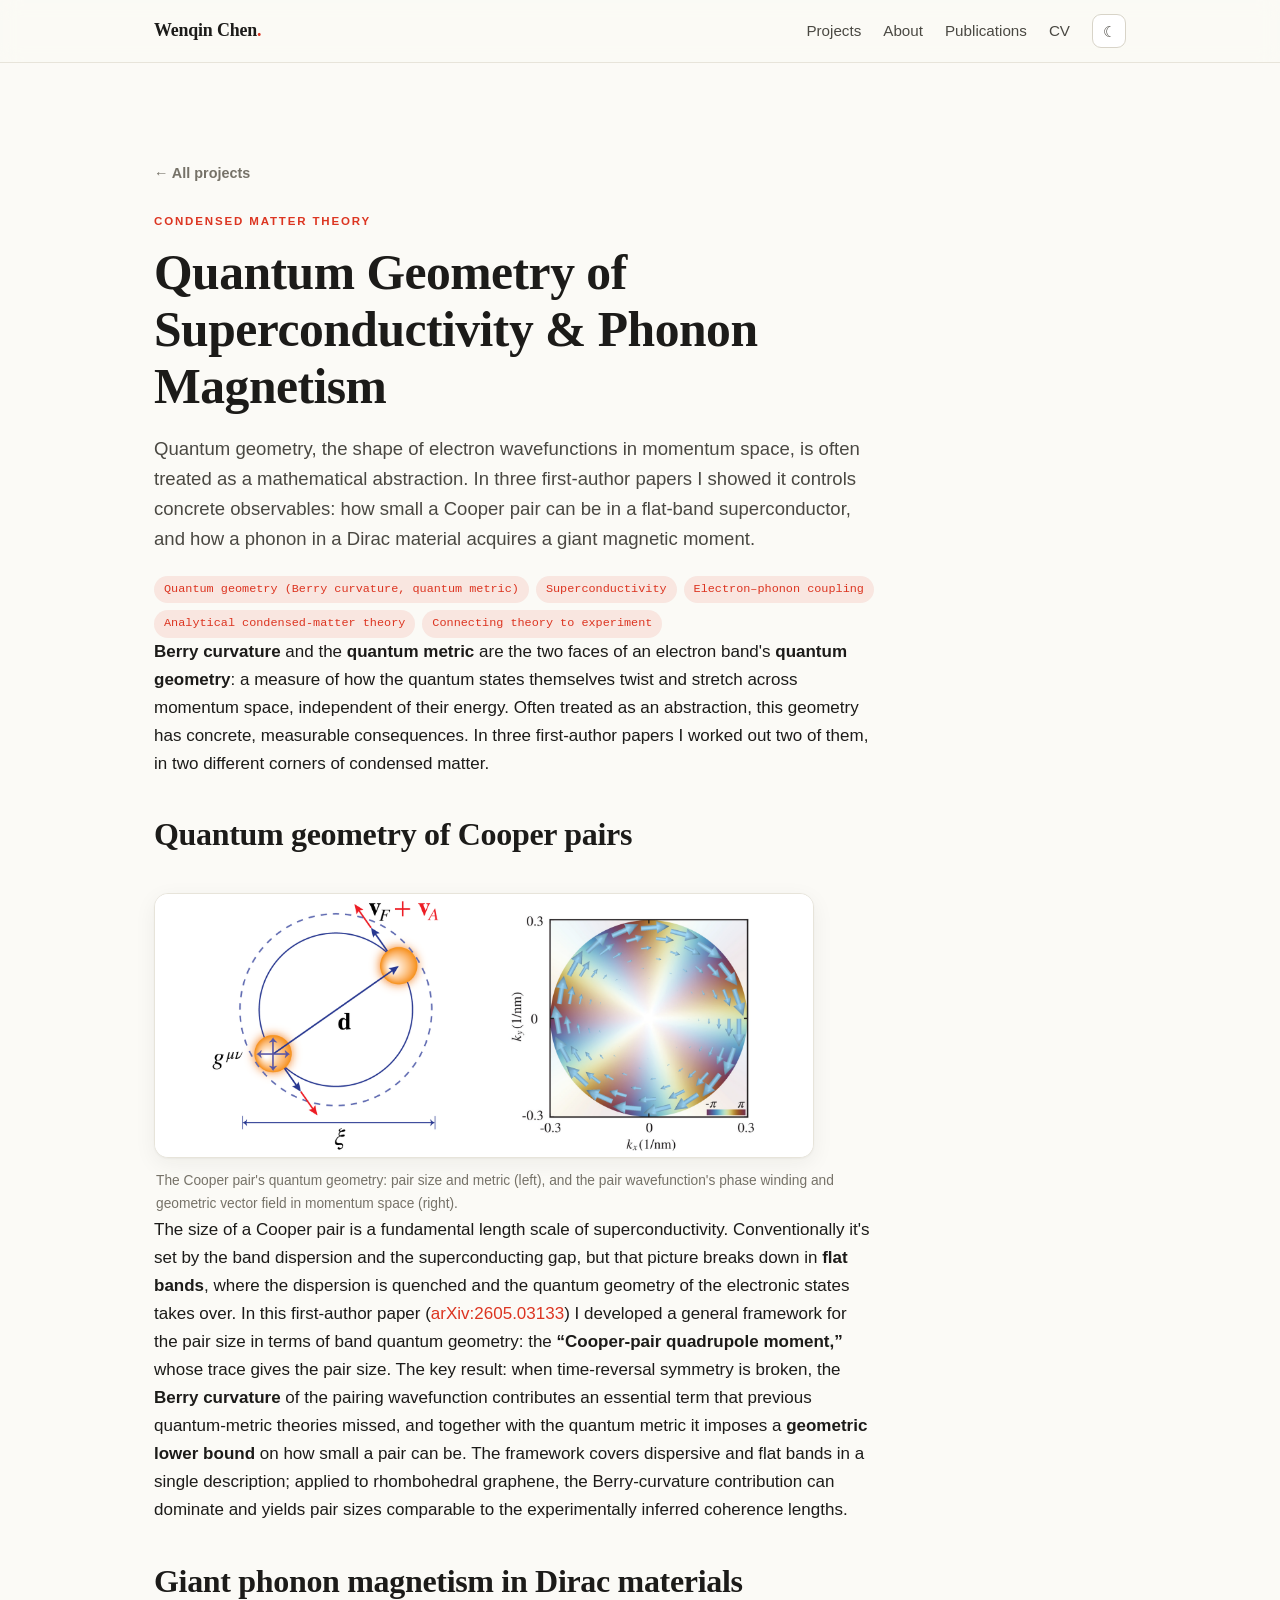
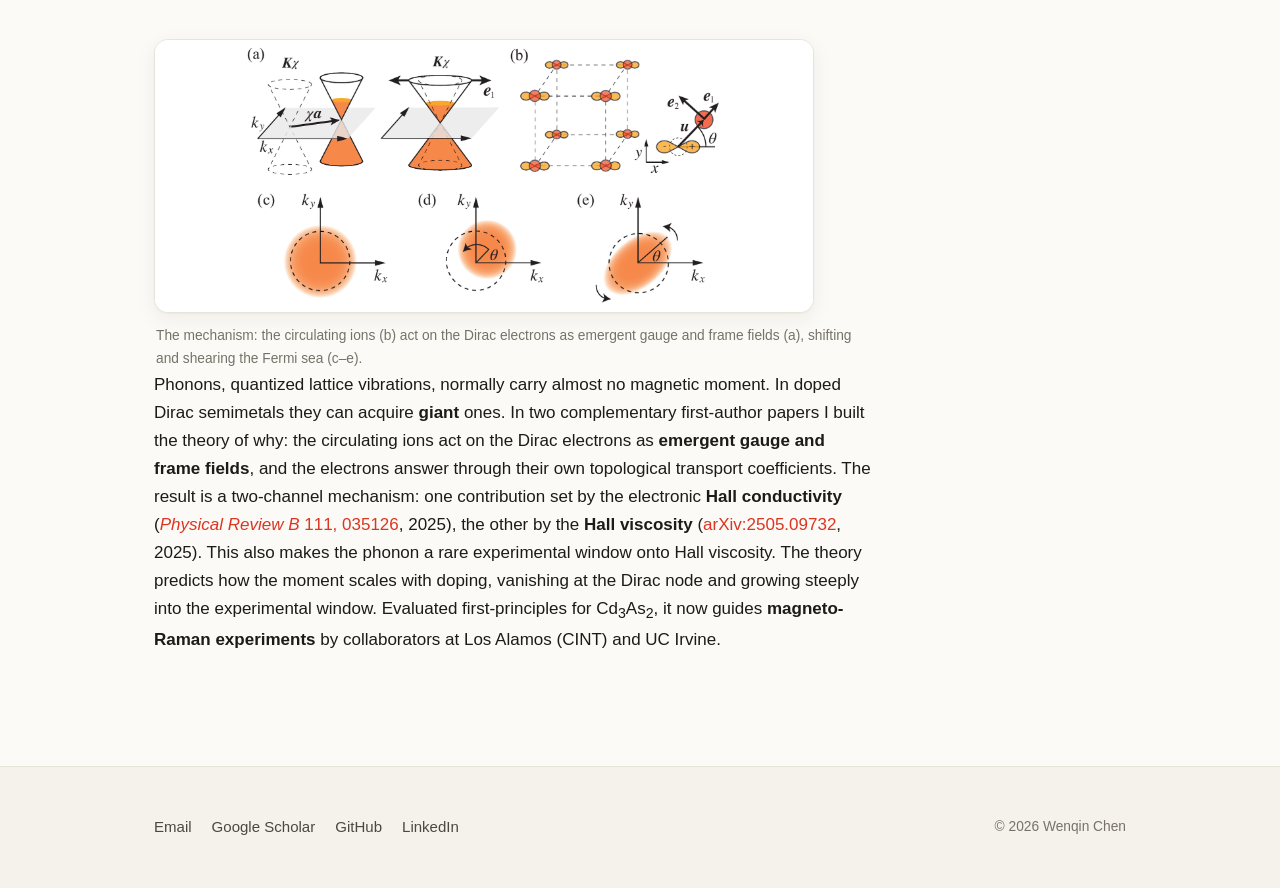
==== projects/condensed-matter-theory.html @ c06237ab "Rename GitHub username to wenqin-chen across footer links + CV PDF Prep for publishing at https://we" ====
<!DOCTYPE html>
<html lang="en">
<head>
  <meta charset="utf-8" />
  <meta name="viewport" content="width=device-width, initial-scale=1" />
  <title>Quantum Geometry of Superconductivity &amp; Phonon Magnetism · Wenqin Chen</title>
  <meta name="description" content="Three first-author condensed-matter theories on how the quantum geometry of electron bands (Berry curvature and the quantum metric) sets the size of a Cooper pair and the magnetic moment of a phonon." />
  <script>(function(){try{var t=localStorage.getItem("theme");if(t)document.documentElement.setAttribute("data-theme",t);}catch(e){}})();</script>
  <link rel="icon" href="../assets/favicon.svg" type="image/svg+xml" />
  <link rel="stylesheet" href="../assets/css/style.css?v=20260708" />
</head>
<body>
  <header class="site-header">
    <div class="wrap">
      <a class="brand" href="../">Wenqin Chen<span class="dot">.</span></a>
      <nav class="nav">
        <div class="nav-links">
          <a href="../#projects">Projects</a>
          <a href="../#about">About</a>
          <a href="../#publications">Publications</a>
          <a href="../assets/Wenqin_Chen_CV.pdf" target="_blank" rel="noopener">CV</a>
        </div>
        <button class="theme-toggle" id="theme-toggle" type="button" aria-label="Toggle theme">☾</button>
      </nav>
    </div>
  </header>

  <main class="section">
    <div class="wrap">
      <a class="back" href="../#projects">← All projects</a>

      <div class="project-hero">
        <p class="eyebrow">Condensed matter theory</p>
        <h1>Quantum Geometry of Superconductivity &amp; Phonon Magnetism</h1>
        <p class="lead">Quantum geometry, the shape of electron wavefunctions in momentum space, is
          often treated as a mathematical abstraction. In three first-author papers I showed it
          controls concrete observables: how small a Cooper pair can be in a flat-band
          superconductor, and how a phonon in a Dirac material acquires a giant magnetic moment.</p>
        <ul class="tags accent" style="margin-top:1.4rem">
          <li>Quantum geometry (Berry curvature, quantum metric)</li><li>Superconductivity</li>
          <li>Electron–phonon coupling</li><li>Analytical condensed-matter theory</li>
          <li>Connecting theory to experiment</li>
        </ul>
      </div>

      <div class="prose">
        <p><strong>Berry curvature</strong> and the <strong>quantum metric</strong> are the two faces of an
          electron band's <strong>quantum geometry</strong>: a measure of how the quantum states themselves
          twist and stretch across momentum space, independent of their energy. Often treated as an
          abstraction, this geometry has concrete, measurable consequences. In three first-author papers I
          worked out two of them, in two different corners of condensed matter.</p>

        <h2>Quantum geometry of Cooper pairs</h2>
        <figure class="project-figure" style="max-width:660px">
          <img src="../assets/figures/cooper-pair-banner.png" alt="Left: a Cooper pair with its size d, the coherence length, and the quantum metric of its constituent electrons. Right: the phase winding and geometric vector field of the pair wavefunction in momentum space" />
        </figure>
        <p class="figcaption">The Cooper pair's quantum geometry: pair size and metric (left), and the pair
          wavefunction's phase winding and geometric vector field in momentum space (right).</p>

        <p>The size of a Cooper pair is a fundamental length scale of superconductivity. Conventionally it's
          set by the band dispersion and the superconducting gap, but that picture breaks down in
          <strong>flat bands</strong>, where the dispersion is quenched and the quantum geometry of the
          electronic states takes over. In this first-author paper (<a href="https://arxiv.org/abs/2605.03133" target="_blank" rel="noopener">arXiv:2605.03133</a>) I developed a general framework for the
          pair size in terms of band quantum geometry: the <strong>“Cooper-pair quadrupole moment,”</strong>
          whose trace gives the pair size. The key result: when time-reversal symmetry is broken, the
          <strong>Berry curvature</strong> of the pairing wavefunction contributes an essential term that
          previous quantum-metric theories missed, and together with the quantum metric it imposes a
          <strong>geometric lower bound</strong> on how small a pair can be. The framework covers dispersive
          and flat bands in a single description; applied to rhombohedral graphene, the Berry-curvature
          contribution can dominate and yields pair sizes comparable to the experimentally inferred
          coherence lengths.</p>

        <h2>Giant phonon magnetism in Dirac materials</h2>
        <figure class="project-figure" style="max-width:660px">
          <img src="../assets/figures/chiral-phonon-banner.png" alt="The phonon-magnetism mechanism: circulating ions act on the Dirac cones as emergent gauge and frame fields (a, b), shifting and shearing the electron Fermi pocket (c to e)" />
        </figure>
        <p class="figcaption">The mechanism: the circulating ions (b) act on the Dirac electrons as emergent
          gauge and frame fields (a), shifting and shearing the Fermi sea (c–e).</p>

        <p>Phonons, quantized lattice vibrations, normally carry almost no magnetic moment. In doped
          Dirac semimetals they can acquire <strong>giant</strong> ones. In two complementary first-author
          papers I built the theory of why: the circulating ions act on the Dirac electrons as
          <strong>emergent gauge and frame fields</strong>, and the electrons answer through their own
          topological transport coefficients. The result is a two-channel mechanism: one contribution set
          by the electronic <strong>Hall conductivity</strong> (<a href="https://doi.org/10.1103/PhysRevB.111.035126" target="_blank" rel="noopener"><em>Physical Review B</em> 111, 035126</a>,
          2025), the other by the <strong>Hall viscosity</strong> (<a href="https://arxiv.org/abs/2505.09732" target="_blank" rel="noopener">arXiv:2505.09732</a>, 2025). This also
          makes the phonon a rare experimental window onto Hall viscosity. The theory predicts how the
          moment scales with doping, vanishing at the Dirac node and growing steeply into the
          experimental window. Evaluated first-principles for
          Cd<sub>3</sub>As<sub>2</sub>, it now guides <strong>magneto-Raman experiments</strong> by
          collaborators at Los Alamos (CINT) and UC Irvine.</p>

      </div>
    </div>
  </main>

  <footer class="site-footer">
    <div class="wrap">
      <div class="footer-links">
        <a href="mailto:wenqinchenphy@gmail.com">Email</a>
        <a href="https://scholar.google.com/citations?user=Eo7OIQ8AAAAJ" target="_blank" rel="noopener">Google Scholar</a>
        <a href="https://github.com/wenqin-chen" target="_blank" rel="noopener">GitHub</a>
        <a href="https://www.linkedin.com/in/wen-qin-chen" target="_blank" rel="noopener">LinkedIn</a>
      </div>
      <div class="footer-note">© 2026 Wenqin Chen</div>
    </div>
  </footer>

  <script src="../assets/js/main.js"></script>
</body>
</html>
---- assets/css/style.css ----
/* =========================================================================
   Wenqin Chen — portfolio
   Zero-dependency static stylesheet. Palette + type matched to the résumé
   (vermilion accent #DC3521, serif headings, sans body).
   ========================================================================= */

:root {
  --accent:      #dc3521;
  --accent-soft: rgba(220, 53, 33, 0.10);
  --ink:         #1c1b19;
  --ink-2:       #4a4842;
  --muted:       #767268;
  --bg:          #fbfaf6;
  --bg-2:        #f4f2ea;
  --card:        #ffffff;
  --line:        #e7e4da;
  --line-2:      #d8d4c8;
  --shadow:      0 1px 2px rgba(28,27,25,.04), 0 6px 22px rgba(28,27,25,.06);
  --shadow-lift: 0 2px 6px rgba(28,27,25,.06), 0 18px 40px rgba(28,27,25,.11);

  --serif: "Iowan Old Style", "Palatino Linotype", Palatino, "Book Antiqua", Georgia, serif;
  --sans:  -apple-system, BlinkMacSystemFont, "Segoe UI", Roboto, Helvetica, Arial, sans-serif;
  --mono:  "SF Mono", ui-monospace, "JetBrains Mono", Menlo, Consolas, monospace;

  --wrap: 1020px;
  --prose: 720px;
  --radius: 14px;
}

[data-theme="dark"] {
  --accent:      #f0563f;
  --accent-soft: rgba(240, 86, 63, 0.14);
  --ink:         #ece9e0;
  --ink-2:       #c3bfb2;
  --muted:       #8f8b7f;
  --bg:          #14130f;
  --bg-2:        #1b1a15;
  --card:        #1e1d18;
  --line:        #2c2a23;
  --line-2:      #38352c;
  --shadow:      0 1px 2px rgba(0,0,0,.3), 0 6px 22px rgba(0,0,0,.35);
  --shadow-lift: 0 2px 6px rgba(0,0,0,.4), 0 18px 44px rgba(0,0,0,.5);
}

@media (prefers-color-scheme: dark) {
  :root:not([data-theme="light"]) {
    --accent:#f0563f; --accent-soft:rgba(240,86,63,.14);
    --ink:#ece9e0; --ink-2:#c3bfb2; --muted:#8f8b7f;
    --bg:#14130f; --bg-2:#1b1a15; --card:#1e1d18;
    --line:#2c2a23; --line-2:#38352c;
    --shadow:0 1px 2px rgba(0,0,0,.3),0 6px 22px rgba(0,0,0,.35);
    --shadow-lift:0 2px 6px rgba(0,0,0,.4),0 18px 44px rgba(0,0,0,.5);
  }
}

/* ---------- reset / base ---------- */
*, *::before, *::after { box-sizing: border-box; }
html { -webkit-text-size-adjust: 100%; scroll-behavior: smooth; }
body {
  margin: 0;
  font-family: var(--sans);
  font-size: 17px;
  line-height: 1.65;
  color: var(--ink);
  background: var(--bg);
  -webkit-font-smoothing: antialiased;
  text-rendering: optimizeLegibility;
}
img { max-width: 100%; height: auto; display: block; }
a { color: var(--accent); text-decoration: none; }
a:hover { text-decoration: underline; text-underline-offset: 2px; }
::selection { background: var(--accent); color: #fff; }

/* ---------- typography ---------- */
h1, h2, h3, h4 { font-family: var(--serif); font-weight: 600; line-height: 1.15; color: var(--ink); margin: 0 0 .4em; letter-spacing: -0.01em; }
h1 { font-size: clamp(2.1rem, 5vw, 3.1rem); }
h2 { font-size: clamp(1.5rem, 3vw, 2rem); }
h3 { font-size: 1.25rem; }
p { margin: 0 0 1rem; }
.eyebrow {
  font-family: var(--sans); font-weight: 650; font-size: .72rem;
  letter-spacing: .16em; text-transform: uppercase; color: var(--accent);
  margin: 0 0 .8rem;
}
.lead { font-size: 1.16rem; color: var(--ink-2); line-height: 1.6; }
.muted { color: var(--muted); }

/* ---------- layout ---------- */
.wrap { max-width: var(--wrap); margin: 0 auto; padding: 0 24px; }
.section { padding: clamp(48px, 8vw, 96px) 0; }
.section + .section { border-top: 1px solid var(--line); }
.divider { height: 1px; background: var(--line); border: 0; margin: 0; }

/* ---------- home: top jump bar ---------- */
.top-bar {
  position: sticky; top: 0; z-index: 50;
  background: color-mix(in srgb, var(--bg) 82%, transparent);
  backdrop-filter: saturate(1.4) blur(10px);
  border-bottom: 1px solid var(--line);
}
.top-bar-inner {
  max-width: 1240px; margin: 0 auto; padding: 0 32px; height: 52px;
  display: flex; align-items: center; justify-content: center;
}
.top-links { display: flex; gap: 26px; }
.top-links a { color: var(--ink-2); font-size: .95rem; font-weight: 550; }
.top-links a:hover { color: var(--accent); text-decoration: none; }

/* ---------- home: sidebar + main two-column layout ---------- */
.layout { display: grid; grid-template-columns: 220px minmax(0, 1fr); gap: 40px; max-width: 1240px; margin: 0 auto; padding: 44px 32px 0; }
.sidebar-inner { position: sticky; top: 72px; }
.main .section { scroll-margin-top: 64px; }
.side-photo { width: 172px; height: 172px; margin-bottom: 24px; }
.side-name { font-size: 2rem; margin: 0 0 .3rem; }
.side-tagline { font-family: var(--serif); font-weight: 500; font-size: 1.14rem; line-height: 1.35; color: var(--accent); margin: 0; }
.side-links { list-style: none; padding: 0; margin: 1.7rem 0 0; display: flex; flex-direction: column; gap: 1px; }
.side-links a { display: inline-flex; align-items: center; gap: 10px; color: var(--ink-2); font-weight: 550; padding: 5px 0; }
.side-links a svg { width: 17px; height: 17px; flex: none; }
.side-links a:hover { color: var(--accent); text-decoration: none; }
.side-links a.side-primary { color: var(--accent); font-weight: 650; }
.sidebar .theme-toggle { margin-top: 1.6rem; }
.main { min-width: 0; }
.main .section { padding: clamp(48px, 6vw, 64px) 0; }
.main .section:first-child { padding-top: 0; }
.main .section h2 { font-size: 1.5rem; }
.about-dl { display: grid; grid-template-columns: max-content minmax(0, 1fr); column-gap: 26px; row-gap: 15px; max-width: none; margin: 0; }
.about-dl dt { font-weight: 700; color: var(--ink); }
.about-dl dd { margin: 0; color: var(--ink-2); }
@media (max-width: 560px) { .about-dl { grid-template-columns: 1fr; row-gap: 3px; } .about-dl dt { margin-top: 12px; } .about-dl dt:first-of-type { margin-top: 0; } }
.main-footer { border-top: 1px solid var(--line); padding: 26px 0; color: var(--muted); font-size: .9rem; }
@media (max-width: 880px) {
  .layout { grid-template-columns: 1fr; gap: 0; padding: 36px 24px 0; }
  .sidebar-inner { position: static; }
  .side-photo { width: 128px; height: 128px; }
  .main .section:first-child { padding-top: clamp(36px, 6vw, 52px); }
}

/* ---------- header ---------- */
.site-header {
  position: sticky; top: 0; z-index: 50;
  background: color-mix(in srgb, var(--bg) 82%, transparent);
  backdrop-filter: saturate(1.4) blur(10px);
  border-bottom: 1px solid var(--line);
}
.site-header .wrap { display: flex; align-items: center; justify-content: space-between; height: 62px; }
.brand { font-family: var(--serif); font-weight: 600; font-size: 1.12rem; color: var(--ink); letter-spacing: -.01em; }
.brand:hover { text-decoration: none; color: var(--accent); }
.brand .dot { color: var(--accent); }
.nav { display: flex; align-items: center; gap: 22px; }
.nav a { color: var(--ink-2); font-size: .95rem; font-weight: 500; }
.nav a:hover { color: var(--accent); text-decoration: none; }
.theme-toggle {
  display: inline-grid; place-items: center; width: 34px; height: 34px;
  border: 1px solid var(--line-2); border-radius: 9px; background: var(--card);
  color: var(--ink-2); cursor: pointer; font-size: 15px; line-height: 1;
}
.theme-toggle:hover { color: var(--accent); border-color: var(--accent); }
.nav-links { display: flex; gap: 22px; align-items: center; }
@media (max-width: 620px) { .nav-links { display: none; } }

/* ---------- hero ---------- */
.hero { padding: clamp(56px, 10vw, 104px) 0 clamp(40px, 7vw, 72px); }
.hero h1 { margin-bottom: .25em; }
.hero .tagline { font-family: var(--serif); font-size: clamp(1.15rem, 2.6vw, 1.5rem); color: var(--accent); margin: 0 0 1.1rem; font-weight: 500; }
.hero .intro { max-width: var(--prose); font-size: 1.13rem; color: var(--ink-2); }
.hero-links { display: flex; flex-wrap: wrap; gap: 10px; margin-top: 1.7rem; }

/* ---------- buttons ---------- */
.btn {
  display: inline-flex; align-items: center; gap: 7px;
  padding: 9px 16px; border-radius: 10px; font-size: .93rem; font-weight: 550;
  border: 1px solid var(--line-2); background: var(--card); color: var(--ink);
  transition: transform .12s ease, border-color .12s ease, background .12s ease, color .12s ease;
}
.btn:hover { text-decoration: none; border-color: var(--accent); color: var(--accent); transform: translateY(-1px); }
.btn.primary { background: var(--accent); border-color: var(--accent); color: #fff; }
.btn.primary:hover { color: #fff; filter: brightness(1.06); }
.btn.ghost { background: transparent; }
.btn[aria-disabled="true"], .btn.disabled {
  opacity: .6; cursor: not-allowed; pointer-events: none;
  border-style: dashed;
}
.btn svg { width: 15px; height: 15px; }

/* ---------- project banners ---------- */
.projects { display: flex; flex-direction: column; }
.proj {
  display: grid; grid-template-columns: minmax(0, 1.05fr) minmax(0, .95fr);
  gap: 40px; align-items: center;
  padding: 36px 0; border-top: 1px solid var(--line);
  transition: none;
}
.proj:first-child { border-top: 0; padding-top: 0; }
.proj:hover { text-decoration: none; }
.proj:hover .proj-title { color: var(--accent); }
.proj-text { min-width: 0; }
.proj-num { font-family: var(--mono); font-size: .78rem; color: var(--accent); letter-spacing: .04em; }
.proj-title { font-family: var(--serif); font-size: 1.4rem; font-weight: 600; color: var(--ink); margin: 6px 0 10px; transition: color .14s ease; }
.proj-desc { color: var(--ink-2); font-size: 1rem; margin: 0 0 15px; }
.proj .tags { margin-bottom: 16px; }
.proj-more { font-size: .9rem; font-weight: 600; color: var(--accent); }
.proj-fig {
  border: 1px solid var(--line); border-radius: 12px; overflow: hidden;
  background: var(--bg-2); box-shadow: var(--shadow); align-self: center;
}
.proj-fig img { width: 100%; height: auto; max-height: 340px; object-fit: contain; display: block; transition: transform .3s ease; }
.proj:hover .proj-fig img { transform: scale(1.02); }
.proj-fig.proj-fig-row { display: grid; grid-template-columns: repeat(3, 1fr); gap: 5px; padding: 5px; }
.proj-fig-row img { max-height: none; border-radius: 4px; }
.proj-fig.proj-fig-condensed { display: grid; gap: 6px; padding: 6px; }
.proj-fig-condensed img { max-height: none; width: 100%; border-radius: 4px; }
.braid-fig { width: 104px; height: auto; display: block; margin: 2px 0 18px; }
.proj-schematic-tags {
  display: flex; align-items: center; gap: 20px;
  margin: 2px 0 18px;
}
.proj-schematic-tags .braid-fig { flex: 0 0 104px; margin: 0; }
.proj .proj-schematic-tags .tags { flex: 1 1 auto; margin-bottom: 0; }
.proj-fig.proj-fig-compose { display: grid; grid-template-columns: 1fr 1fr; gap: 6px; padding: 6px; align-items: center; }
.proj-fig-compose .span2 { grid-column: 1 / -1; }
.proj-fig-compose .tall { grid-row: 1 / 3; }
.proj-fig-compose img { max-height: none; width: 100%; border-radius: 4px; }
.proj-diagram { grid-column: 1 / -1; justify-self: start; max-width: 660px; min-width: 0; overflow: hidden; padding: 12px 18px; border: 1px solid var(--line); border-radius: 12px; background: var(--bg-2); box-shadow: var(--shadow); }
@media (max-width: 720px) {
  .proj { grid-template-columns: minmax(0, 1fr); gap: 18px; padding: 30px 0; }
  .proj-fig { order: -1; }
}

/* ---------- tags ---------- */
.tags { display: flex; flex-wrap: wrap; gap: 7px; margin: 0; padding: 0; list-style: none; }
.tags li {
  font-family: var(--mono); font-size: .74rem; color: var(--ink-2);
  background: var(--bg-2); border: 1px solid var(--line);
  padding: 3px 9px; border-radius: 999px; white-space: nowrap;
}
.tags.accent li { color: var(--accent); background: var(--accent-soft); border-color: transparent; }

/* ---------- project detail page ---------- */
.back { display: inline-flex; align-items: center; gap: 6px; font-size: .9rem; color: var(--muted); font-weight: 550; margin-bottom: 26px; }
.back:hover { color: var(--accent); text-decoration: none; }
.project-hero { max-width: var(--prose); }
.project-hero h1 { margin-top: .3rem; }
.project-figure { margin: 40px 0 12px; border: 1px solid var(--line); border-radius: var(--radius); overflow: hidden; background: var(--card); box-shadow: var(--shadow); }
.project-figure img { width: 100%; }
.figcaption { font-size: .86rem; color: var(--muted); margin: 12px 2px 0; max-width: var(--prose); }
/* two figures side by side, each with its own caption */
.figure-pair { display: grid; grid-template-columns: 1fr 1fr; gap: 24px; align-items: start; margin: 40px 0 12px; max-width: 820px; }
.figure-pair .project-figure { margin: 0; }
.figure-pair .figcaption { margin-top: 10px; }
@media (max-width: 620px) { .figure-pair { grid-template-columns: 1fr; } }
/* multi-panel figure row — e.g. a texture triptych */
.figure-row { display: grid; grid-template-columns: repeat(3, 1fr); gap: 12px; margin: 40px 0 12px; }
.figure-row .cell { border: 1px solid var(--line); border-radius: 12px; overflow: hidden; background: var(--card); box-shadow: var(--shadow); }
.figure-row img { width: 100%; display: block; }
@media (max-width: 560px) { .figure-row { gap: 8px; } }
/* inline SVG pipeline diagram — scrolls within its own frame on narrow screens */
.diagram-wrap { overflow-x: auto; }
.diagram-wrap svg { display: block; width: 100%; min-width: 620px; height: auto; }
.diagram-fig { max-width: 900px; margin-inline: auto; }   /* a touch smaller than full-width figures */
.prose { max-width: var(--prose); }
.prose h2 { margin-top: 2.4rem; }
.prose ul { padding-left: 1.15em; }
.prose li { margin-bottom: .4rem; color: var(--ink-2); }
.callout {
  border-left: 3px solid var(--accent); background: var(--bg-2);
  padding: 14px 18px; border-radius: 0 10px 10px 0; margin: 1.6rem 0;
  font-size: .95rem; color: var(--ink-2);
}
.link-row { display: flex; flex-wrap: wrap; gap: 10px; margin-top: 2rem; }
.meta-row { display: flex; flex-wrap: wrap; gap: 8px 26px; margin: 1.4rem 0 0; padding: 0; list-style: none; font-size: .92rem; }
.meta-row li { color: var(--muted); }
.meta-row b { color: var(--ink); font-weight: 600; font-family: var(--sans); }

/* ---------- publications / about ---------- */
.about { max-width: var(--prose); }
.headshot { border-radius: 50%; object-fit: cover; box-shadow: var(--shadow); flex: none; }
.hero-head { display: flex; align-items: center; gap: 40px; }
.hero-head-text { flex: 1; min-width: 0; }
.hero-head-text .intro { margin-bottom: 0; }
.hero-head .headshot { width: 240px; height: 240px; }
.hero-facts { list-style: none; padding: 0; margin: 1.5rem 0 0; max-width: var(--prose); }
.hero-facts li { padding-left: 1.4em; position: relative; margin-bottom: .55rem; color: var(--ink-2); }
.hero-facts li::before { content: "—"; position: absolute; left: 0; color: var(--accent); }
@media (max-width: 620px) { .hero-head { flex-direction: column-reverse; align-items: flex-start; gap: 22px; } .hero-head .headshot { width: 200px; height: 200px; } }
.about ul { list-style: none; padding: 0; margin: 1rem 0 0; }
.about ul li { padding-left: 1.4em; position: relative; margin-bottom: .55rem; color: var(--ink-2); }
.about ul li::before { content: "—"; position: absolute; left: 0; color: var(--accent); }
.pub-list { list-style: none; padding: 0; margin: 0; }
.pub-list li { padding: 8px 0; }
.pub-title { color: var(--ink); font-weight: 600; }
.pub-authors { color: var(--ink-2); font-size: .94rem; line-height: 1.5; margin-top: 2px; }
.pub-authors .me { color: var(--accent); font-weight: 700; }
.talk-tag {
  font-family: var(--mono); font-size: .7rem; font-weight: 500; color: var(--accent);
  background: var(--accent-soft); padding: 2px 9px; border-radius: 999px;
  margin-left: 8px; vertical-align: 2px; white-space: nowrap;
}

/* ---------- footer ---------- */
.site-footer { border-top: 1px solid var(--line); background: var(--bg-2); padding: 48px 0; margin-top: 0; }
.site-footer .wrap { display: flex; flex-wrap: wrap; gap: 20px; align-items: center; justify-content: space-between; }
.footer-links { display: flex; flex-wrap: wrap; gap: 20px; }
.footer-links a { color: var(--ink-2); font-size: .94rem; font-weight: 500; }
.footer-links a:hover { color: var(--accent); text-decoration: none; }
.footer-note { color: var(--muted); font-size: .86rem; }

/* ---------- misc ---------- */
.section-head { max-width: var(--prose); margin-bottom: 40px; }
:focus-visible { outline: 2px solid var(--accent); outline-offset: 2px; border-radius: 4px; }
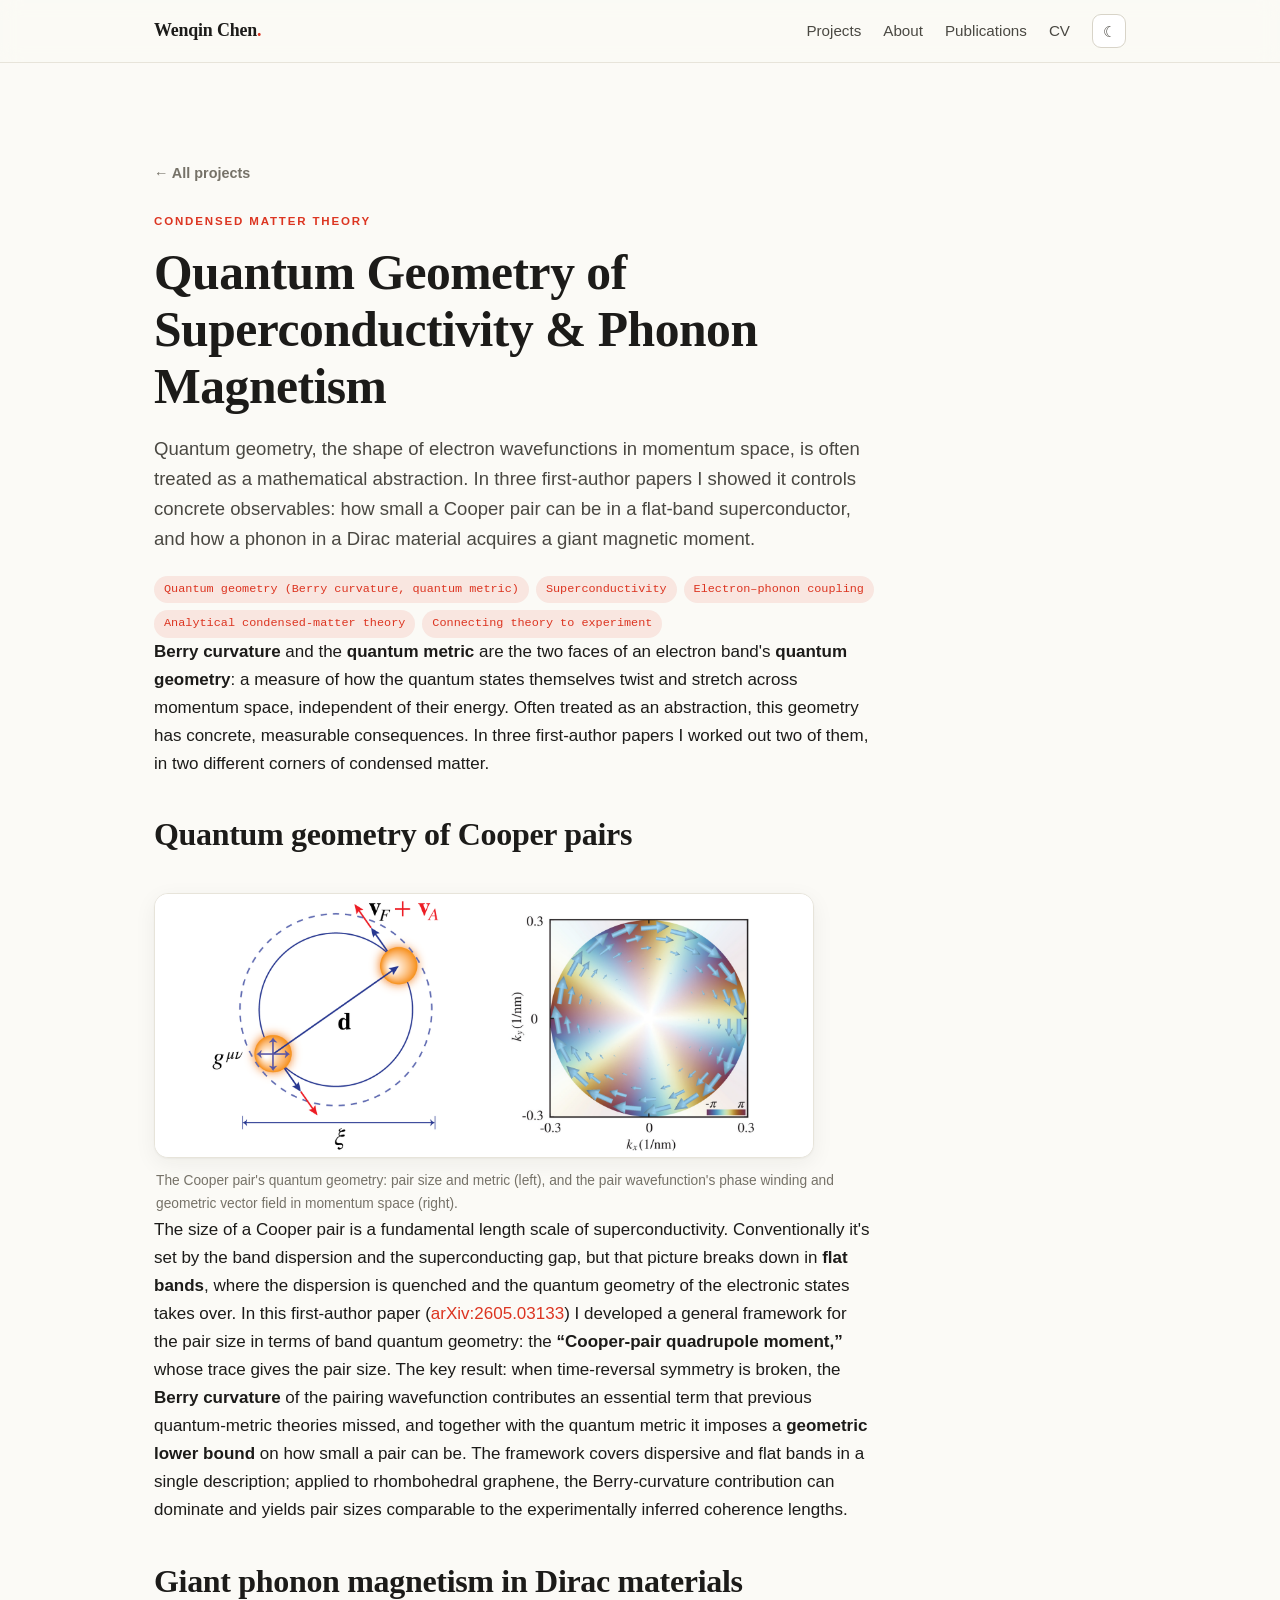
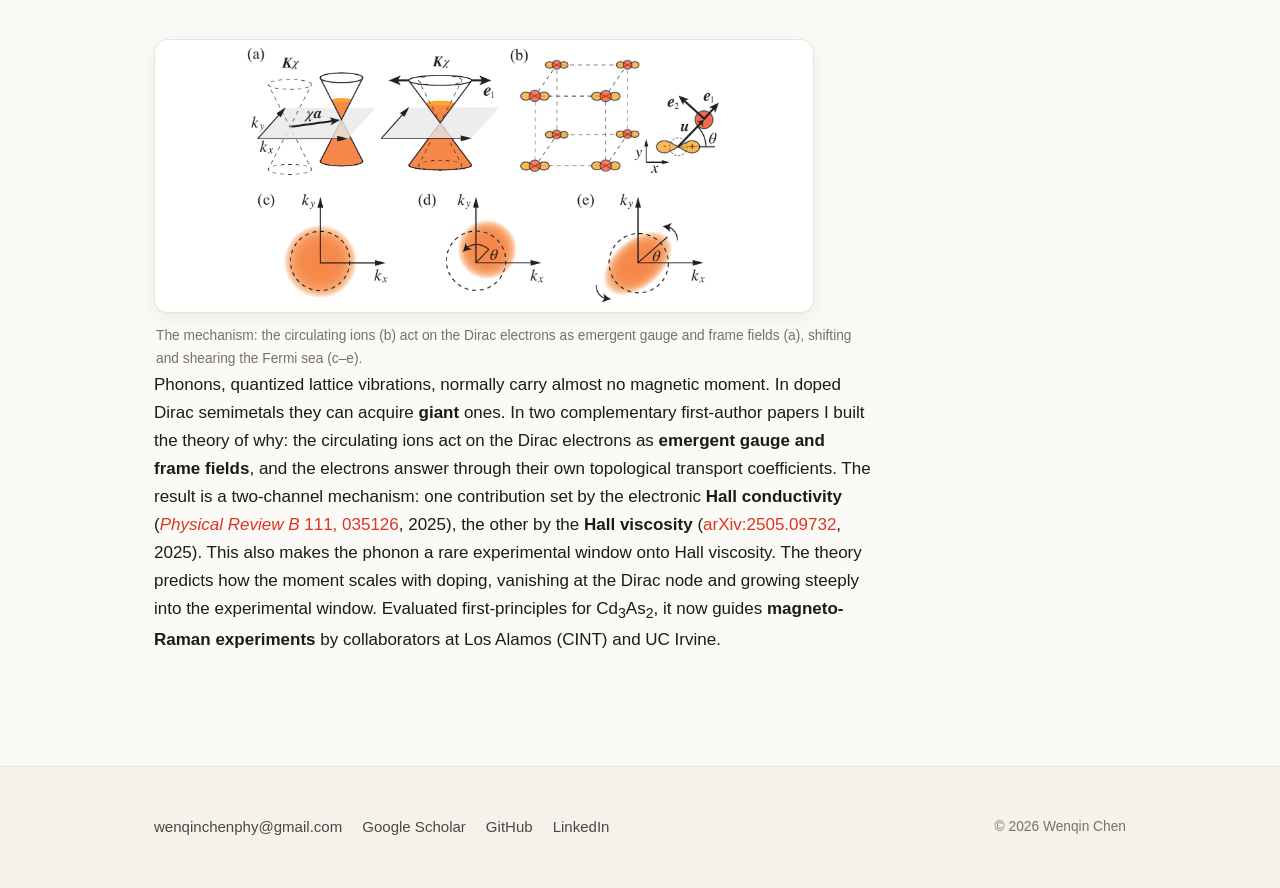
==== commit c774c748: "Show email address instead of 'Email' link text; refresh CV PDF (no phone) Footer + sidebar email li" ====
--- a/projects/condensed-matter-theory.html
+++ b/projects/condensed-matter-theory.html
@@ -97,7 +97,7 @@
   <footer class="site-footer">
     <div class="wrap">
       <div class="footer-links">
-        <a href="mailto:wenqinchenphy@gmail.com">Email</a>
+        <a href="mailto:wenqinchenphy@gmail.com">wenqinchenphy@gmail.com</a>
         <a href="https://scholar.google.com/citations?user=Eo7OIQ8AAAAJ" target="_blank" rel="noopener">Google Scholar</a>
         <a href="https://github.com/wenqin-chen" target="_blank" rel="noopener">GitHub</a>
         <a href="https://www.linkedin.com/in/wen-qin-chen" target="_blank" rel="noopener">LinkedIn</a>
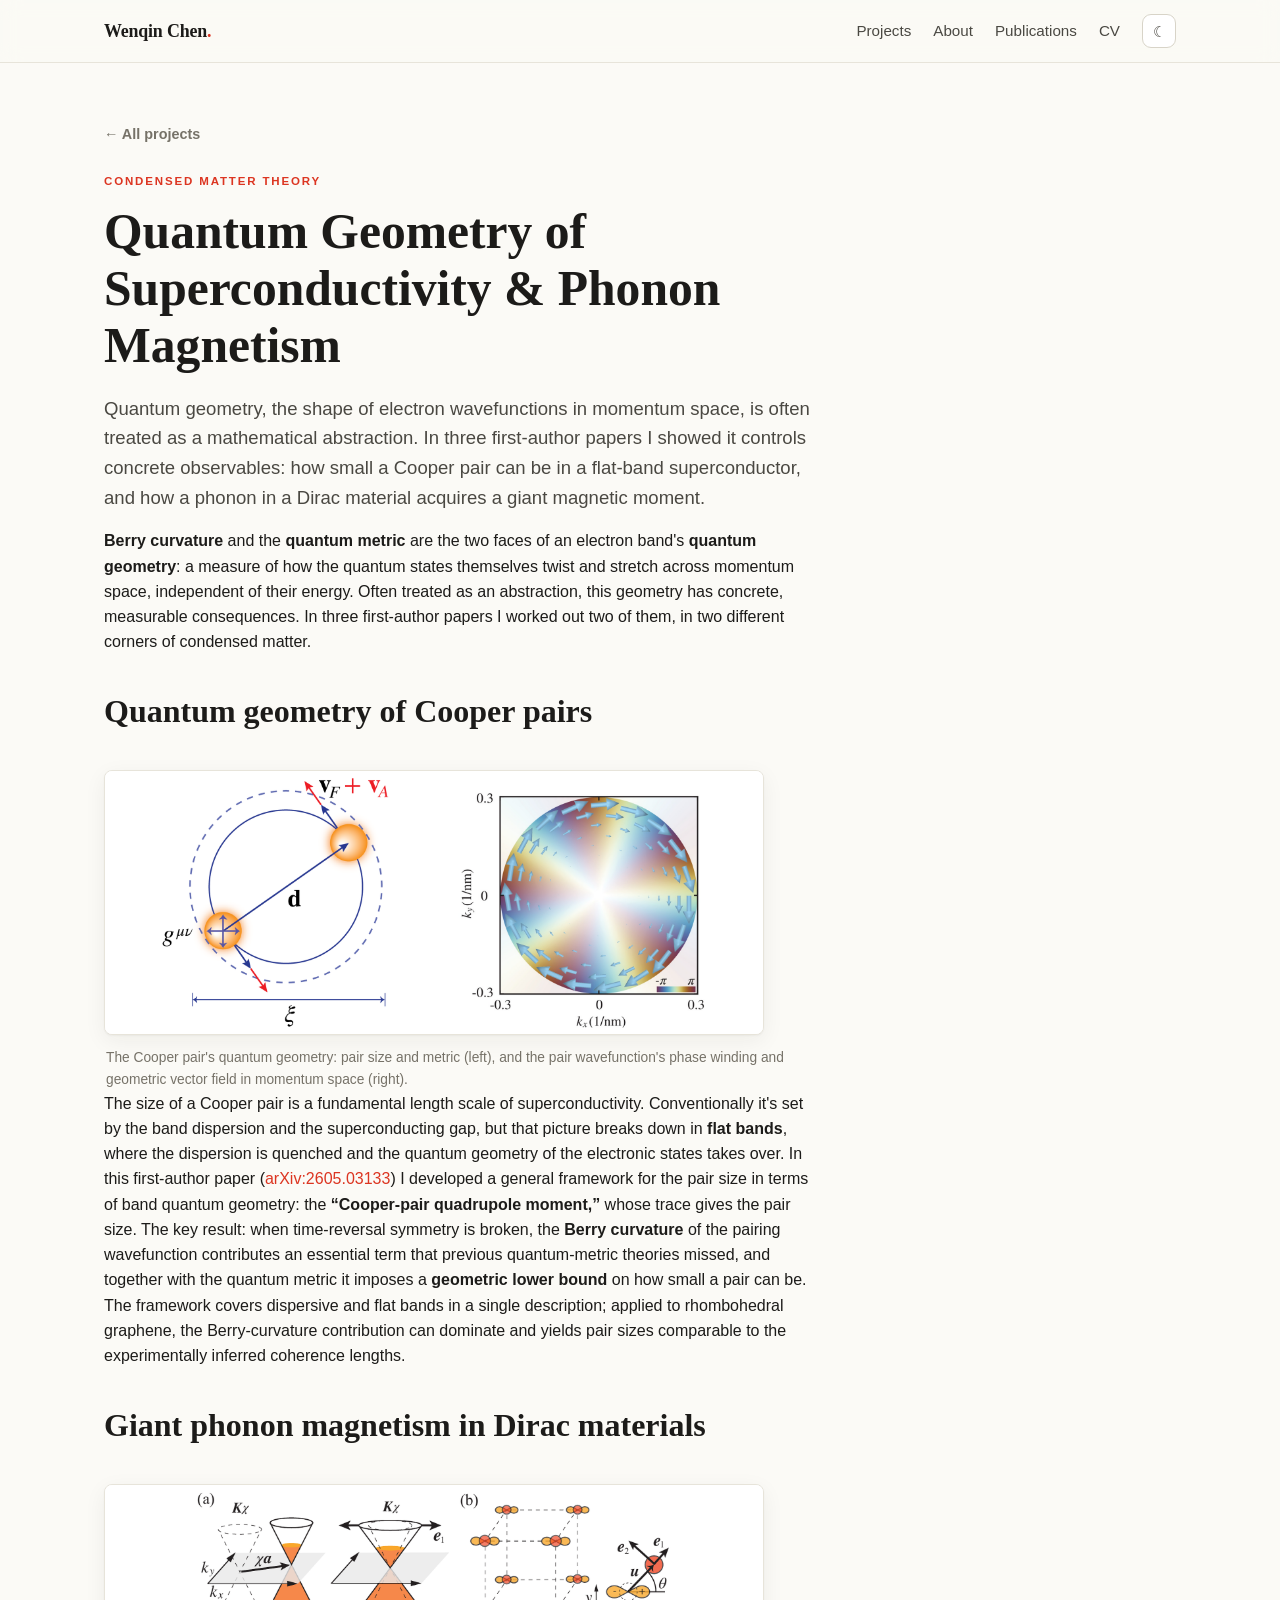
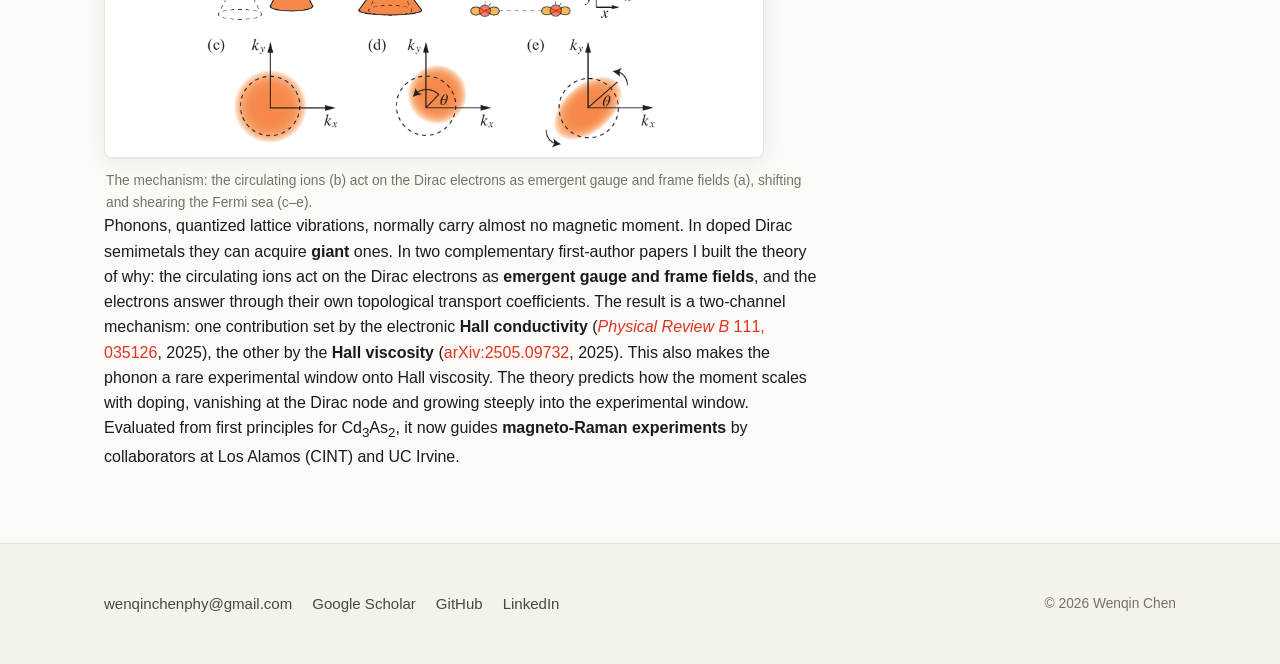
==== commit cfd7b530: "Site polish: drop keyword pills site-wide; de-inflate Majorana title (drop 'Fault-Tolerant'); 'a com" ====
--- a/projects/condensed-matter-theory.html
+++ b/projects/condensed-matter-theory.html
@@ -7,7 +7,7 @@
   <meta name="description" content="Three first-author condensed-matter theories on how the quantum geometry of electron bands (Berry curvature and the quantum metric) sets the size of a Cooper pair and the magnetic moment of a phonon." />
   <script>(function(){try{var t=localStorage.getItem("theme");if(t)document.documentElement.setAttribute("data-theme",t);}catch(e){}})();</script>
   <link rel="icon" href="../assets/favicon.svg" type="image/svg+xml" />
-  <link rel="stylesheet" href="../assets/css/style.css?v=20260708" />
+  <link rel="stylesheet" href="../assets/css/style.css?v=20260715" />
 </head>
 <body>
   <header class="site-header">
@@ -36,11 +36,6 @@
           often treated as a mathematical abstraction. In three first-author papers I showed it
           controls concrete observables: how small a Cooper pair can be in a flat-band
           superconductor, and how a phonon in a Dirac material acquires a giant magnetic moment.</p>
-        <ul class="tags accent" style="margin-top:1.4rem">
-          <li>Quantum geometry (Berry curvature, quantum metric)</li><li>Superconductivity</li>
-          <li>Electron–phonon coupling</li><li>Analytical condensed-matter theory</li>
-          <li>Connecting theory to experiment</li>
-        </ul>
       </div>
 
       <div class="prose">
@@ -86,7 +81,7 @@
           2025), the other by the <strong>Hall viscosity</strong> (<a href="https://arxiv.org/abs/2505.09732" target="_blank" rel="noopener">arXiv:2505.09732</a>, 2025). This also
           makes the phonon a rare experimental window onto Hall viscosity. The theory predicts how the
           moment scales with doping, vanishing at the Dirac node and growing steeply into the
-          experimental window. Evaluated first-principles for
+          experimental window. Evaluated from first principles for
           Cd<sub>3</sub>As<sub>2</sub>, it now guides <strong>magneto-Raman experiments</strong> by
           collaborators at Los Alamos (CINT) and UC Irvine.</p>
 
--- a/assets/css/style.css
+++ b/assets/css/style.css
@@ -22,9 +22,9 @@
   --sans:  -apple-system, BlinkMacSystemFont, "Segoe UI", Roboto, Helvetica, Arial, sans-serif;
   --mono:  "SF Mono", ui-monospace, "JetBrains Mono", Menlo, Consolas, monospace;
 
-  --wrap: 1020px;
+  --wrap: 1120px;
   --prose: 720px;
-  --radius: 14px;
+  --radius: 8px;
 }
 
 [data-theme="dark"] {
@@ -59,8 +59,8 @@
 body {
   margin: 0;
   font-family: var(--sans);
-  font-size: 17px;
-  line-height: 1.65;
+  font-size: 16px;
+  line-height: 1.58;
   color: var(--ink);
   background: var(--bg);
   -webkit-font-smoothing: antialiased;
@@ -72,7 +72,7 @@
 ::selection { background: var(--accent); color: #fff; }
 
 /* ---------- typography ---------- */
-h1, h2, h3, h4 { font-family: var(--serif); font-weight: 600; line-height: 1.15; color: var(--ink); margin: 0 0 .4em; letter-spacing: -0.01em; }
+h1, h2, h3, h4 { font-family: var(--serif); font-weight: 600; line-height: 1.15; color: var(--ink); margin: 0 0 .4em; letter-spacing: 0; }
 h1 { font-size: clamp(2.1rem, 5vw, 3.1rem); }
 h2 { font-size: clamp(1.5rem, 3vw, 2rem); }
 h3 { font-size: 1.25rem; }
@@ -87,7 +87,7 @@
 
 /* ---------- layout ---------- */
 .wrap { max-width: var(--wrap); margin: 0 auto; padding: 0 24px; }
-.section { padding: clamp(48px, 8vw, 96px) 0; }
+.section { padding: clamp(38px, 5vw, 58px) 0; }
 .section + .section { border-top: 1px solid var(--line); }
 .divider { height: 1px; background: var(--line); border: 0; margin: 0; }
 
@@ -99,40 +99,76 @@
   border-bottom: 1px solid var(--line);
 }
 .top-bar-inner {
-  max-width: 1240px; margin: 0 auto; padding: 0 32px; height: 52px;
-  display: flex; align-items: center; justify-content: center;
-}
-.top-links { display: flex; gap: 26px; }
-.top-links a { color: var(--ink-2); font-size: .95rem; font-weight: 550; }
+  max-width: var(--wrap); margin: 0 auto; padding: 0 24px; height: 50px;
+  display: flex; align-items: center;
+}
+.top-brand {
+  color: var(--ink); font-family: var(--serif); font-size: 1.05rem; font-weight: 600;
+  white-space: nowrap;
+}
+.top-brand:hover { color: var(--accent); text-decoration: none; }
+.top-links { display: flex; gap: 22px; margin-left: auto; }
+.top-links a { color: var(--ink-2); font-size: .9rem; font-weight: 550; }
 .top-links a:hover { color: var(--accent); text-decoration: none; }
-
-/* ---------- home: sidebar + main two-column layout ---------- */
-.layout { display: grid; grid-template-columns: 220px minmax(0, 1fr); gap: 40px; max-width: 1240px; margin: 0 auto; padding: 44px 32px 0; }
-.sidebar-inner { position: sticky; top: 72px; }
+.top-bar .theme-toggle { margin-left: 18px; }
+
+/* ---------- home: wide single-column layout ---------- */
+.layout { max-width: var(--wrap); margin: 0 auto; padding: 36px 24px 0; }
 .main .section { scroll-margin-top: 64px; }
-.side-photo { width: 172px; height: 172px; margin-bottom: 24px; }
-.side-name { font-size: 2rem; margin: 0 0 .3rem; }
-.side-tagline { font-family: var(--serif); font-weight: 500; font-size: 1.14rem; line-height: 1.35; color: var(--accent); margin: 0; }
-.side-links { list-style: none; padding: 0; margin: 1.7rem 0 0; display: flex; flex-direction: column; gap: 1px; }
-.side-links a { display: inline-flex; align-items: center; gap: 10px; color: var(--ink-2); font-weight: 550; padding: 5px 0; }
-.side-links a svg { width: 17px; height: 17px; flex: none; }
-.side-links a:hover { color: var(--accent); text-decoration: none; }
-.side-links a.side-primary { color: var(--accent); font-weight: 650; }
-.sidebar .theme-toggle { margin-top: 1.6rem; }
 .main { min-width: 0; }
-.main .section { padding: clamp(48px, 6vw, 64px) 0; }
+.main .section { padding: clamp(38px, 5vw, 52px) 0; }
 .main .section:first-child { padding-top: 0; }
-.main .section h2 { font-size: 1.5rem; }
-.about-dl { display: grid; grid-template-columns: max-content minmax(0, 1fr); column-gap: 26px; row-gap: 15px; max-width: none; margin: 0; }
-.about-dl dt { font-weight: 700; color: var(--ink); }
-.about-dl dd { margin: 0; color: var(--ink-2); }
-@media (max-width: 560px) { .about-dl { grid-template-columns: 1fr; row-gap: 3px; } .about-dl dt { margin-top: 12px; } .about-dl dt:first-of-type { margin-top: 0; } }
+.main #about { padding-bottom: clamp(18px, 2.5vw, 24px); }
+.main #projects { padding-top: clamp(18px, 2.5vw, 24px); }
+.main .section h2 { font-size: 1.4rem; }
+.about-layout {
+  display: grid; grid-template-columns: 180px minmax(0, 1fr); gap: 34px;
+  align-items: start;
+}
+.headshot.about-photo {
+  width: 180px; height: 180px; border-radius: 6px; border: 1px solid var(--line-2);
+  box-shadow: none;
+}
+.about-aside { width: 180px; }
+.about-copy { max-width: 860px; }
+.about-heading {
+  display: flex; align-items: center; flex-wrap: wrap; gap: 8px 24px;
+  margin-bottom: 10px;
+}
+.about-copy h1 { flex: none; font-size: 1.7rem; margin: 0; }
+.about-copy > p {
+  color: var(--ink-2); font-size: .89rem; line-height: 1.48;
+  margin-bottom: .6rem;
+}
+.profile-links {
+  display: flex; flex-wrap: wrap; gap: 5px 16px; justify-content: flex-end;
+  list-style: none; margin: 0 0 0 auto; padding: 0;
+}
+.profile-links a {
+  display: inline-flex; align-items: center; gap: 6px; color: var(--ink-2);
+  font-size: .8rem; font-weight: 600; padding: 2px 0;
+}
+.profile-links a:hover { color: var(--accent); text-decoration: none; }
+.profile-links a.profile-primary { color: var(--ink-2); }
+.profile-links a.profile-primary:hover { color: var(--accent); }
+.profile-links svg { width: 15px; height: 15px; flex: none; }
 .main-footer { border-top: 1px solid var(--line); padding: 26px 0; color: var(--muted); font-size: .9rem; }
-@media (max-width: 880px) {
-  .layout { grid-template-columns: 1fr; gap: 0; padding: 36px 24px 0; }
-  .sidebar-inner { position: static; }
-  .side-photo { width: 128px; height: 128px; }
-  .main .section:first-child { padding-top: clamp(36px, 6vw, 52px); }
+@media (max-width: 680px) {
+  .top-bar-inner { padding: 0 16px; }
+  .top-brand { display: none; }
+  .top-links { gap: 15px; margin-left: 0; }
+  .top-links a { font-size: .84rem; }
+  .top-bar .theme-toggle { margin-left: auto; }
+  .layout { padding: 28px 18px 0; }
+  .about-layout { grid-template-columns: 1fr; gap: 18px; }
+  .about-aside { width: 138px; }
+  .headshot.about-photo { width: 138px; height: 138px; }
+  .about-heading { flex-direction: column; align-items: flex-start; gap: 8px; }
+  .profile-links { justify-content: flex-start; margin-left: 0; }
+  .about-copy h1 { font-size: 1.6rem; }
+}
+@media (max-width: 360px) {
+  .top-links a:nth-child(3) { display: none; }
 }
 
 /* ---------- header ---------- */
@@ -185,55 +221,72 @@
 /* ---------- project banners ---------- */
 .projects { display: flex; flex-direction: column; }
 .proj {
-  display: grid; grid-template-columns: minmax(0, 1.05fr) minmax(0, .95fr);
-  gap: 40px; align-items: center;
-  padding: 36px 0; border-top: 1px solid var(--line);
+  display: grid; grid-template-columns: minmax(0, 1.25fr) minmax(320px, .75fr);
+  gap: 34px; align-items: start;
+  padding: 16px 0; border-top: 1px solid var(--line);
   transition: none;
 }
 .proj:first-child { border-top: 0; padding-top: 0; }
 .proj:hover { text-decoration: none; }
 .proj:hover .proj-title { color: var(--accent); }
-.proj-text { min-width: 0; }
-.proj-num { font-family: var(--mono); font-size: .78rem; color: var(--accent); letter-spacing: .04em; }
-.proj-title { font-family: var(--serif); font-size: 1.4rem; font-weight: 600; color: var(--ink); margin: 6px 0 10px; transition: color .14s ease; }
-.proj-desc { color: var(--ink-2); font-size: 1rem; margin: 0 0 15px; }
-.proj .tags { margin-bottom: 16px; }
-.proj-more { font-size: .9rem; font-weight: 600; color: var(--accent); }
+.proj-text { min-width: 0; padding-top: 6px; }
+.proj-num { font-family: var(--mono); font-size: .73rem; color: var(--accent); letter-spacing: .04em; }
+.proj-title { font-family: var(--serif); font-size: 1.32rem; font-weight: 600; color: var(--ink); margin: 5px 0 8px; transition: color .14s ease; }
+.proj-desc { color: var(--ink-2); font-size: .95rem; line-height: 1.55; margin: 0 0 12px; }
 .proj-fig {
-  border: 1px solid var(--line); border-radius: 12px; overflow: hidden;
-  background: var(--bg-2); box-shadow: var(--shadow); align-self: center;
-}
-.proj-fig img { width: 100%; height: auto; max-height: 340px; object-fit: contain; display: block; transition: transform .3s ease; }
-.proj:hover .proj-fig img { transform: scale(1.02); }
+  border: 1px solid var(--line); border-radius: 6px; overflow: hidden;
+  background: var(--bg-2); align-self: center;
+}
+.proj > .proj-fig,
+.proj > .proj-media { width: 100%; max-width: 410px; justify-self: end; }
+.proj-fig img { width: 100%; height: auto; max-height: 340px; object-fit: contain; display: block; }
 .proj-fig.proj-fig-row { display: grid; grid-template-columns: repeat(3, 1fr); gap: 5px; padding: 5px; }
 .proj-fig-row img { max-height: none; border-radius: 4px; }
 .proj-fig.proj-fig-condensed { display: grid; gap: 6px; padding: 6px; }
 .proj-fig-condensed img { max-height: none; width: 100%; border-radius: 4px; }
-.braid-fig { width: 104px; height: auto; display: block; margin: 2px 0 18px; }
-.proj-schematic-tags {
-  display: flex; align-items: center; gap: 20px;
-  margin: 2px 0 18px;
-}
-.proj-schematic-tags .braid-fig { flex: 0 0 104px; margin: 0; }
-.proj .proj-schematic-tags .tags { flex: 1 1 auto; margin-bottom: 0; }
+.braid-fig { width: 104px; height: auto; display: block; }
 .proj-fig.proj-fig-compose { display: grid; grid-template-columns: 1fr 1fr; gap: 6px; padding: 6px; align-items: center; }
 .proj-fig-compose .span2 { grid-column: 1 / -1; }
 .proj-fig-compose .tall { grid-row: 1 / 3; }
 .proj-fig-compose img { max-height: none; width: 100%; border-radius: 4px; }
-.proj-diagram { grid-column: 1 / -1; justify-self: start; max-width: 660px; min-width: 0; overflow: hidden; padding: 12px 18px; border: 1px solid var(--line); border-radius: 12px; background: var(--bg-2); box-shadow: var(--shadow); }
+.proj-diagram { grid-column: 1 / -1; justify-self: start; max-width: 660px; min-width: 0; overflow: hidden; padding: 8px 12px; border: 1px solid var(--line); border-radius: 6px; background: var(--bg-2); }
+/* featured NQS card: independent spin-texture and pipeline panels */
+.proj-media { display: flex; flex-direction: column; gap: 6px; min-width: 0; }
+.proj-media .proj-fig { align-self: stretch; }
+.proj > .proj-media-qc {
+  display: grid; grid-template-columns: 104px minmax(0, 1fr);
+  align-items: center; gap: 12px; max-width: 350px;
+}
+.proj-media-qc .braid-fig { justify-self: center; }
+.proj-media-qc .proj-fig { min-width: 0; width: 100%; }
+.proj--featured { grid-template-columns: minmax(0, .9fr) minmax(0, 1.1fr); }
+.proj > .proj-media-nqs {
+  display: grid; grid-template-columns: 188px minmax(0, 1fr); align-items: stretch;
+  gap: 6px; max-width: 550px;
+}
+.nqs-texture-panel {
+  width: 100%; aspect-ratio: 1020 / 866; align-self: stretch;
+}
+.nqs-texture-panel img {
+  width: 196.078%; max-width: none; height: auto; max-height: none;
+}
+.proj-media-nqs .proj-diagram { align-self: stretch; }
+.proj--featured .proj-diagram { grid-column: auto; justify-self: stretch; max-width: 100%; }
+.proj--featured .diagram-wrap svg { min-width: 0; }
+@media (max-width: 900px) {
+  .proj--featured { grid-template-columns: minmax(0, 1fr); }
+  .proj > .proj-media-nqs { justify-self: center; }
+}
 @media (max-width: 720px) {
-  .proj { grid-template-columns: minmax(0, 1fr); gap: 18px; padding: 30px 0; }
-  .proj-fig { order: -1; }
-}
-
-/* ---------- tags ---------- */
-.tags { display: flex; flex-wrap: wrap; gap: 7px; margin: 0; padding: 0; list-style: none; }
-.tags li {
-  font-family: var(--mono); font-size: .74rem; color: var(--ink-2);
-  background: var(--bg-2); border: 1px solid var(--line);
-  padding: 3px 9px; border-radius: 999px; white-space: nowrap;
-}
-.tags.accent li { color: var(--accent); background: var(--accent-soft); border-color: transparent; }
+  .proj { grid-template-columns: minmax(0, 1fr); gap: 18px; padding: 20px 0; }
+  .proj-text { padding-top: 0; }
+  .proj > .proj-fig,
+  .proj > .proj-media { justify-self: center; }
+}
+@media (max-width: 560px) {
+  .proj > .proj-media-nqs { grid-template-columns: minmax(0, 1fr); }
+  .nqs-texture-panel { width: 100%; max-width: 240px; justify-self: center; }
+}
 
 /* ---------- project detail page ---------- */
 .back { display: inline-flex; align-items: center; gap: 6px; font-size: .9rem; color: var(--muted); font-weight: 550; margin-bottom: 26px; }
@@ -253,6 +306,12 @@
 .figure-row .cell { border: 1px solid var(--line); border-radius: 12px; overflow: hidden; background: var(--card); box-shadow: var(--shadow); }
 .figure-row img { width: 100%; display: block; }
 @media (max-width: 560px) { .figure-row { gap: 8px; } }
+/* composed multi-panel figure on detail pages — tall panel left, two panels stacked right
+   (same layout the landing-page banner used) */
+.figure-compose { display: grid; grid-template-columns: 1fr 1fr; gap: 6px; padding: 6px; align-items: center; }
+.figure-compose .tall { grid-row: 1 / 3; }
+.figure-compose img { border-radius: 4px; }
+@media (max-width: 620px) { .figure-compose { grid-template-columns: 1fr; } .figure-compose .tall { grid-row: auto; } }
 /* inline SVG pipeline diagram — scrolls within its own frame on narrow screens */
 .diagram-wrap { overflow-x: auto; }
 .diagram-wrap svg { display: block; width: 100%; min-width: 620px; height: auto; }
@@ -273,7 +332,7 @@
 
 /* ---------- publications / about ---------- */
 .about { max-width: var(--prose); }
-.headshot { border-radius: 50%; object-fit: cover; box-shadow: var(--shadow); flex: none; }
+.headshot { border-radius: 6px; object-fit: cover; box-shadow: var(--shadow); flex: none; }
 .hero-head { display: flex; align-items: center; gap: 40px; }
 .hero-head-text { flex: 1; min-width: 0; }
 .hero-head-text .intro { margin-bottom: 0; }
@@ -292,7 +351,7 @@
 .pub-authors .me { color: var(--accent); font-weight: 700; }
 .talk-tag {
   font-family: var(--mono); font-size: .7rem; font-weight: 500; color: var(--accent);
-  background: var(--accent-soft); padding: 2px 9px; border-radius: 999px;
+  background: var(--accent-soft); padding: 2px 7px; border-radius: 4px;
   margin-left: 8px; vertical-align: 2px; white-space: nowrap;
 }
 
@@ -305,5 +364,5 @@
 .footer-note { color: var(--muted); font-size: .86rem; }
 
 /* ---------- misc ---------- */
-.section-head { max-width: var(--prose); margin-bottom: 40px; }
+.section-head { max-width: var(--prose); margin-bottom: 24px; }
 :focus-visible { outline: 2px solid var(--accent); outline-offset: 2px; border-radius: 4px; }
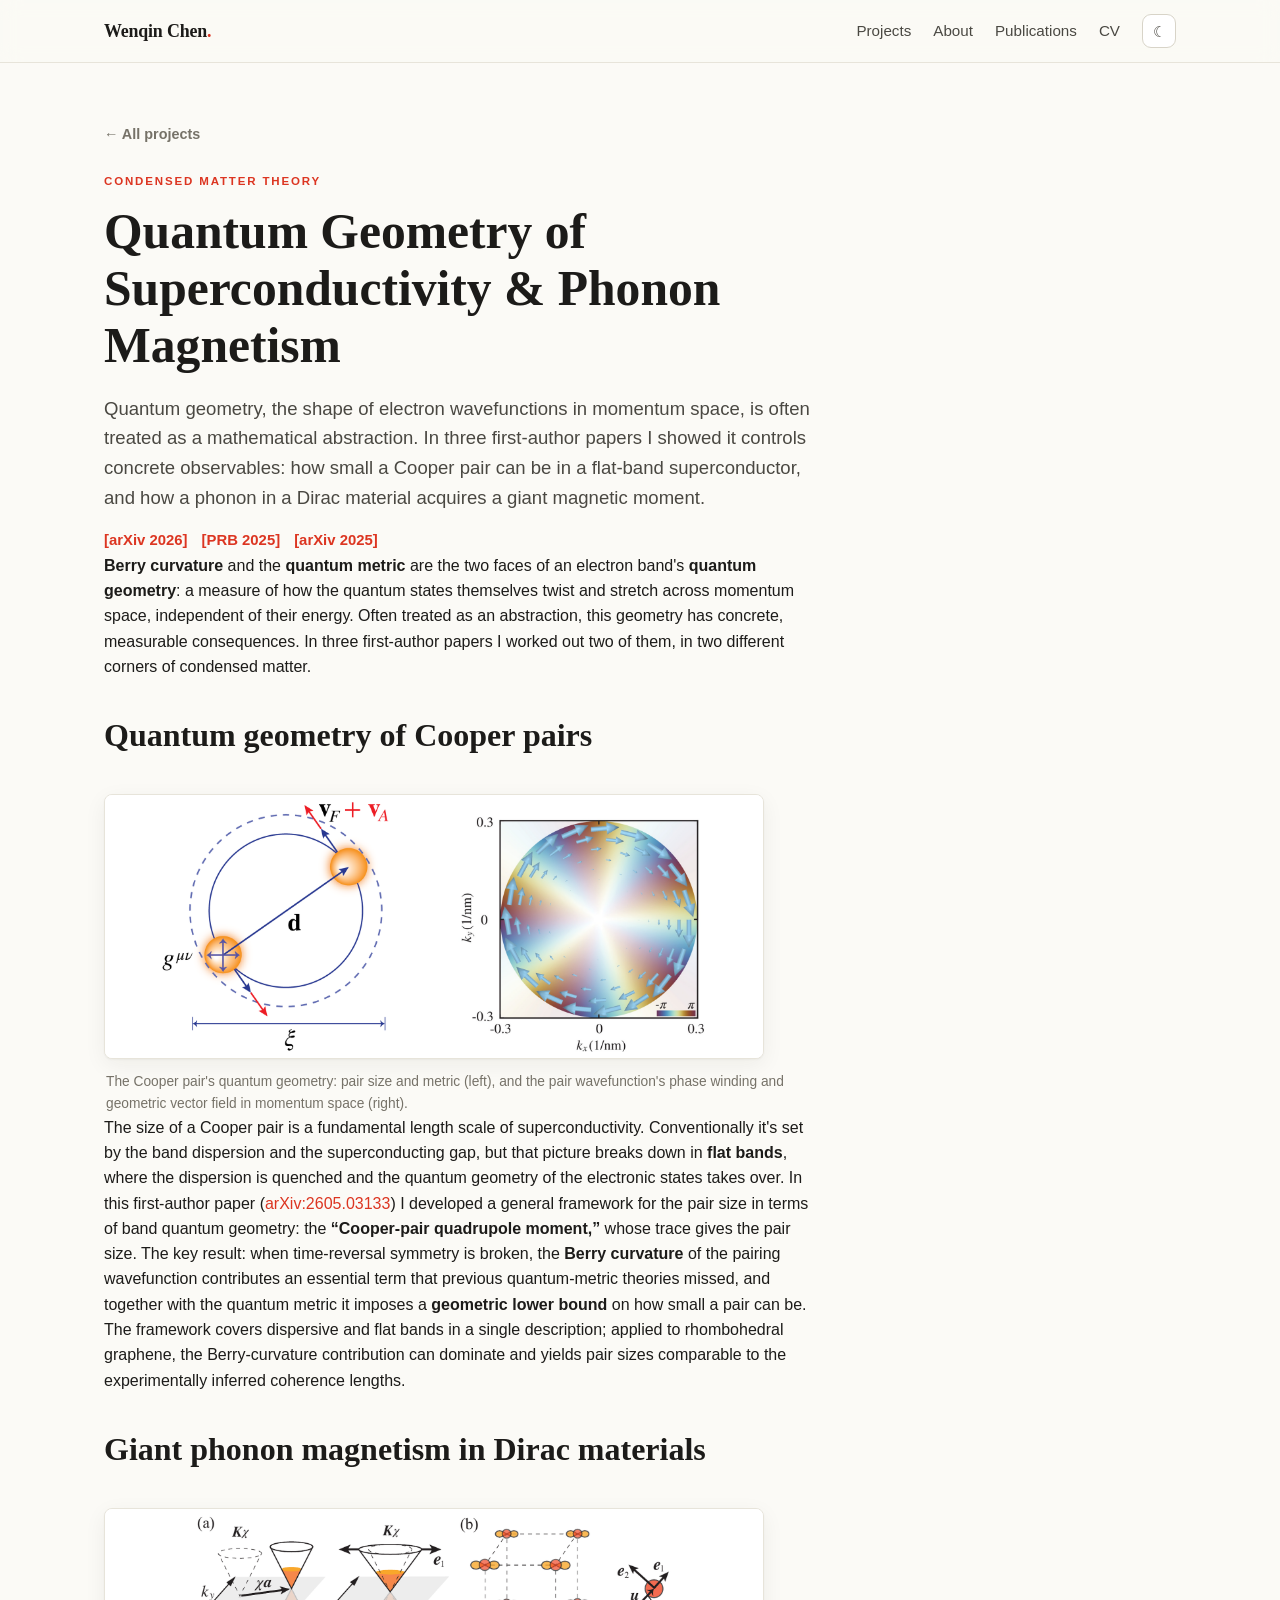
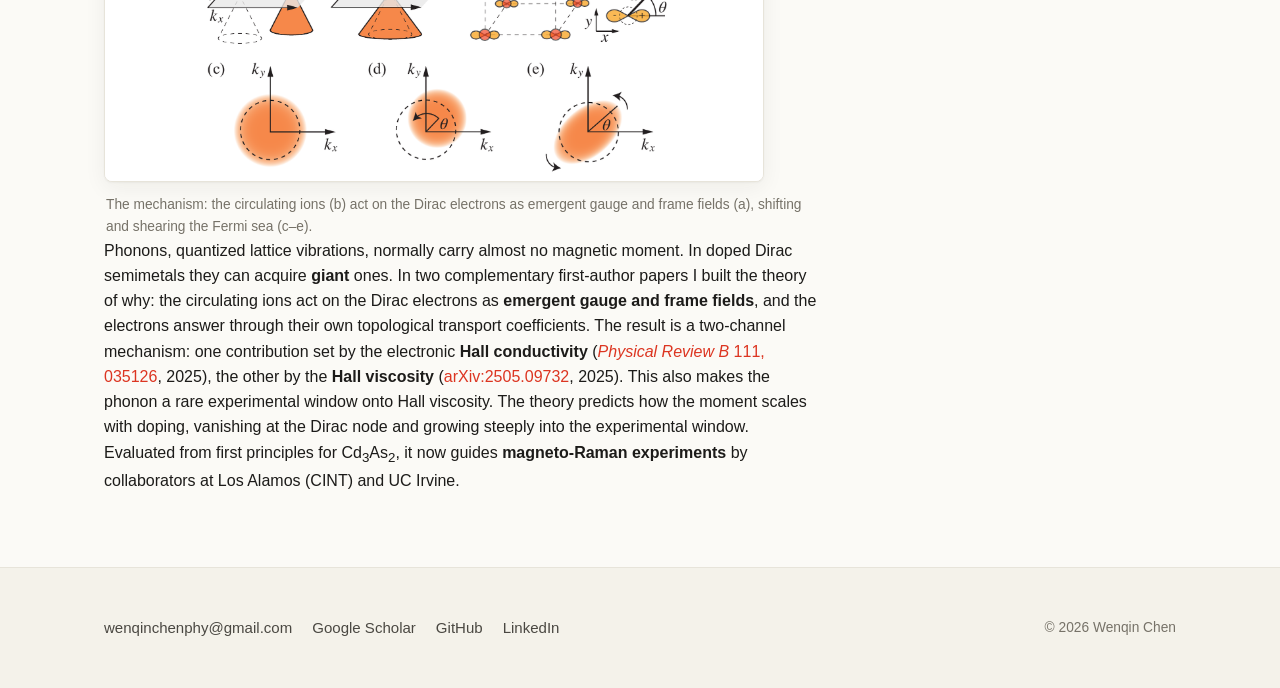
==== commit 7b05b9d8: "Retitle DS project to 'Predicting HPC Walltime Before Launch'; add [Code]/[arXiv]/[PRB] link badges " ====
--- a/projects/condensed-matter-theory.html
+++ b/projects/condensed-matter-theory.html
@@ -7,7 +7,7 @@
   <meta name="description" content="Three first-author condensed-matter theories on how the quantum geometry of electron bands (Berry curvature and the quantum metric) sets the size of a Cooper pair and the magnetic moment of a phonon." />
   <script>(function(){try{var t=localStorage.getItem("theme");if(t)document.documentElement.setAttribute("data-theme",t);}catch(e){}})();</script>
   <link rel="icon" href="../assets/favicon.svg" type="image/svg+xml" />
-  <link rel="stylesheet" href="../assets/css/style.css?v=20260715" />
+  <link rel="stylesheet" href="../assets/css/style.css?v=20260715b" />
 </head>
 <body>
   <header class="site-header">
@@ -36,6 +36,11 @@
           often treated as a mathematical abstraction. In three first-author papers I showed it
           controls concrete observables: how small a Cooper pair can be in a flat-band
           superconductor, and how a phonon in a Dirac material acquires a giant magnetic moment.</p>
+        <div class="link-badges">
+          <a href="https://arxiv.org/abs/2605.03133" target="_blank" rel="noopener">arXiv 2026</a>
+          <a href="https://doi.org/10.1103/PhysRevB.111.035126" target="_blank" rel="noopener">PRB 2025</a>
+          <a href="https://arxiv.org/abs/2505.09732" target="_blank" rel="noopener">arXiv 2025</a>
+        </div>
       </div>
 
       <div class="prose">
--- a/assets/css/style.css
+++ b/assets/css/style.css
@@ -221,11 +221,14 @@
 /* ---------- project banners ---------- */
 .projects { display: flex; flex-direction: column; }
 .proj {
+  position: relative;
   display: grid; grid-template-columns: minmax(0, 1.25fr) minmax(320px, .75fr);
   gap: 34px; align-items: start;
   padding: 16px 0; border-top: 1px solid var(--line);
   transition: none;
 }
+.proj-title a { color: inherit; text-decoration: none; }
+.proj-title a::after { content: ""; position: absolute; inset: 0; }
 .proj:first-child { border-top: 0; padding-top: 0; }
 .proj:hover { text-decoration: none; }
 .proj:hover .proj-title { color: var(--accent); }
@@ -287,6 +290,14 @@
   .proj > .proj-media-nqs { grid-template-columns: minmax(0, 1fr); }
   .nqs-texture-panel { width: 100%; max-width: 240px; justify-self: center; }
 }
+
+/* ---------- link badges ([Code] [arXiv] ...) ---------- */
+.link-badges { display: flex; flex-wrap: wrap; gap: 3px 14px; margin: 2px 0 0; font-size: .87rem; font-weight: 600; font-family: var(--sans); }
+.link-badges a { position: relative; z-index: 1; color: var(--accent); text-decoration: none; }
+.link-badges a::before { content: "["; }
+.link-badges a::after { content: "]"; }
+.link-badges a:hover { text-decoration: underline; }
+.project-hero .link-badges { margin-top: 1.05rem; font-size: .93rem; }
 
 /* ---------- project detail page ---------- */
 .back { display: inline-flex; align-items: center; gap: 6px; font-size: .9rem; color: var(--muted); font-weight: 550; margin-bottom: 26px; }
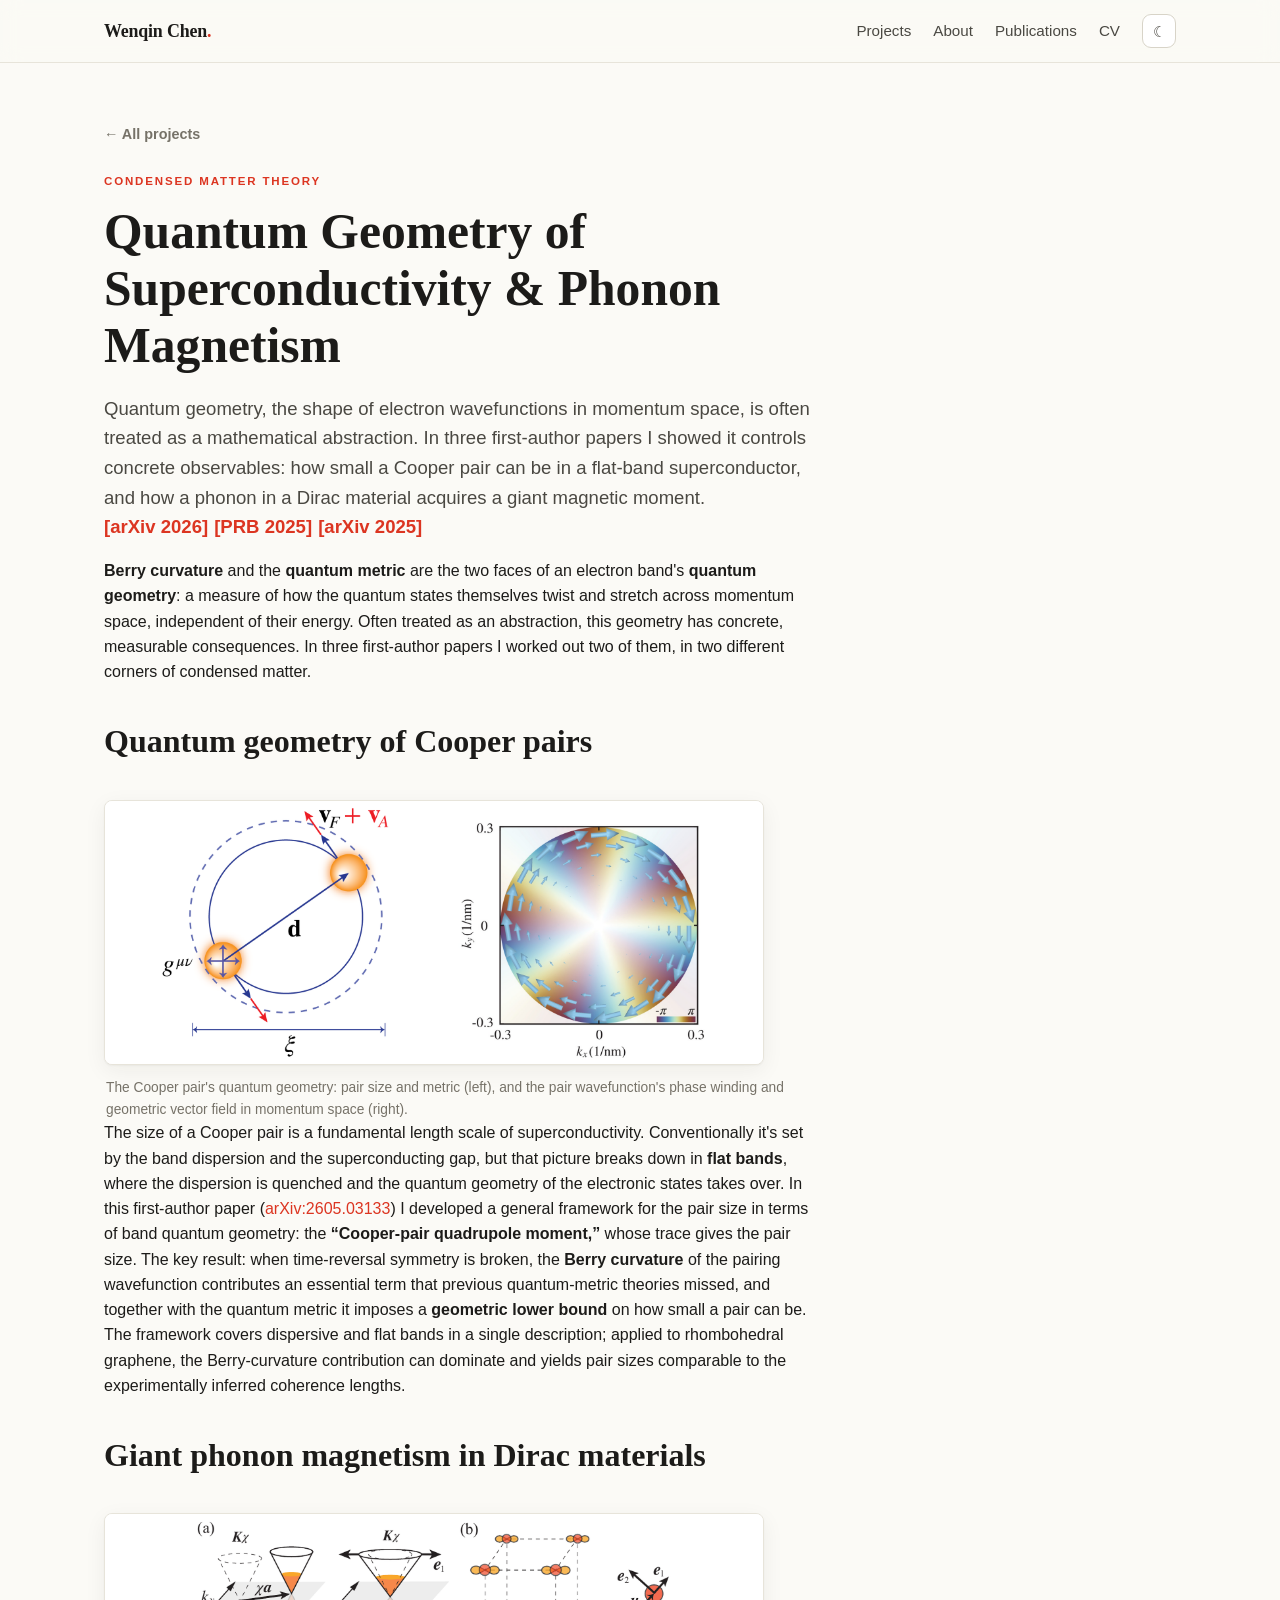
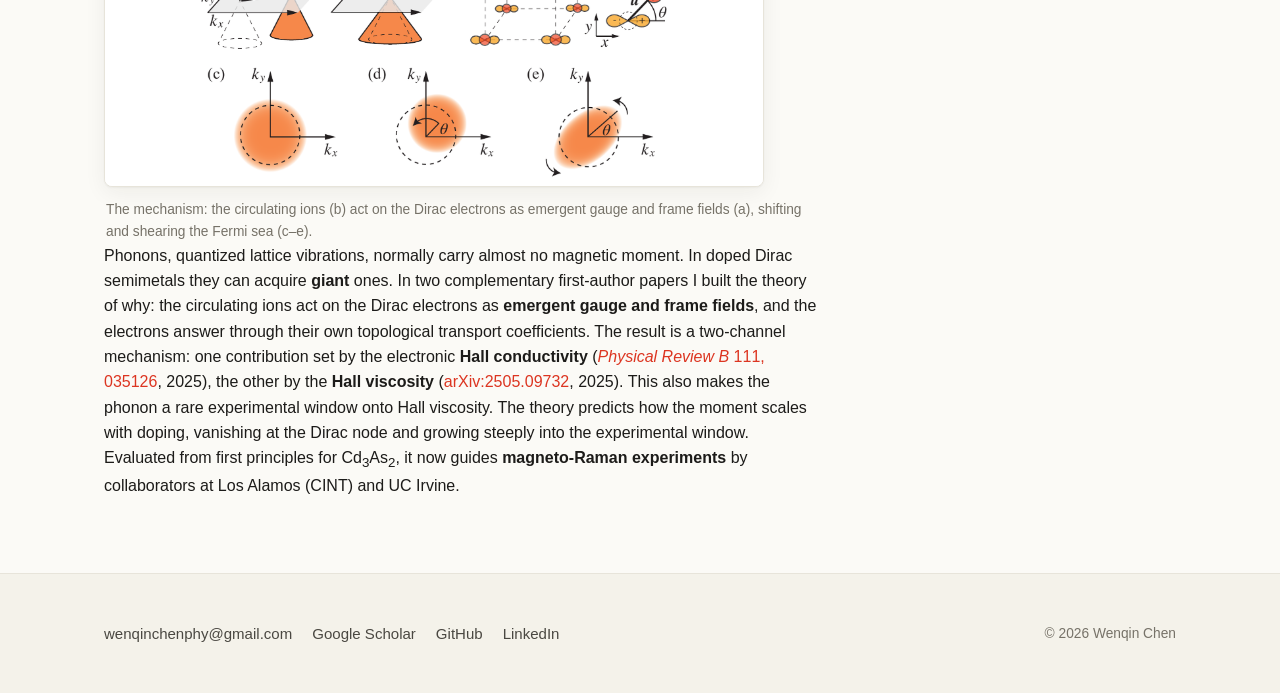
==== commit 0ad058fd: "Move link badges inline to the end of each project summary/lead (was a separate row); .link-badges n" ====
--- a/projects/condensed-matter-theory.html
+++ b/projects/condensed-matter-theory.html
@@ -7,7 +7,7 @@
   <meta name="description" content="Three first-author condensed-matter theories on how the quantum geometry of electron bands (Berry curvature and the quantum metric) sets the size of a Cooper pair and the magnetic moment of a phonon." />
   <script>(function(){try{var t=localStorage.getItem("theme");if(t)document.documentElement.setAttribute("data-theme",t);}catch(e){}})();</script>
   <link rel="icon" href="../assets/favicon.svg" type="image/svg+xml" />
-  <link rel="stylesheet" href="../assets/css/style.css?v=20260715b" />
+  <link rel="stylesheet" href="../assets/css/style.css?v=20260715c" />
 </head>
 <body>
   <header class="site-header">
@@ -35,12 +35,8 @@
         <p class="lead">Quantum geometry, the shape of electron wavefunctions in momentum space, is
           often treated as a mathematical abstraction. In three first-author papers I showed it
           controls concrete observables: how small a Cooper pair can be in a flat-band
-          superconductor, and how a phonon in a Dirac material acquires a giant magnetic moment.</p>
-        <div class="link-badges">
-          <a href="https://arxiv.org/abs/2605.03133" target="_blank" rel="noopener">arXiv 2026</a>
-          <a href="https://doi.org/10.1103/PhysRevB.111.035126" target="_blank" rel="noopener">PRB 2025</a>
-          <a href="https://arxiv.org/abs/2505.09732" target="_blank" rel="noopener">arXiv 2025</a>
-        </div>
+          superconductor, and how a phonon in a Dirac material acquires a giant magnetic moment.
+          <span class="link-badges"><a href="https://arxiv.org/abs/2605.03133" target="_blank" rel="noopener">arXiv 2026</a><a href="https://doi.org/10.1103/PhysRevB.111.035126" target="_blank" rel="noopener">PRB 2025</a><a href="https://arxiv.org/abs/2505.09732" target="_blank" rel="noopener">arXiv 2025</a></span></p>
       </div>
 
       <div class="prose">
--- a/assets/css/style.css
+++ b/assets/css/style.css
@@ -291,13 +291,13 @@
   .nqs-texture-panel { width: 100%; max-width: 240px; justify-self: center; }
 }
 
-/* ---------- link badges ([Code] [arXiv] ...) ---------- */
-.link-badges { display: flex; flex-wrap: wrap; gap: 3px 14px; margin: 2px 0 0; font-size: .87rem; font-weight: 600; font-family: var(--sans); }
+/* ---------- inline link badges ([Code] [arXiv] ...) ---------- */
+.link-badges { font-weight: 600; white-space: nowrap; }
 .link-badges a { position: relative; z-index: 1; color: var(--accent); text-decoration: none; }
 .link-badges a::before { content: "["; }
 .link-badges a::after { content: "]"; }
 .link-badges a:hover { text-decoration: underline; }
-.project-hero .link-badges { margin-top: 1.05rem; font-size: .93rem; }
+.link-badges a + a { margin-left: 6px; }
 
 /* ---------- project detail page ---------- */
 .back { display: inline-flex; align-items: center; gap: 6px; font-size: .9rem; color: var(--muted); font-weight: 550; margin-bottom: 26px; }
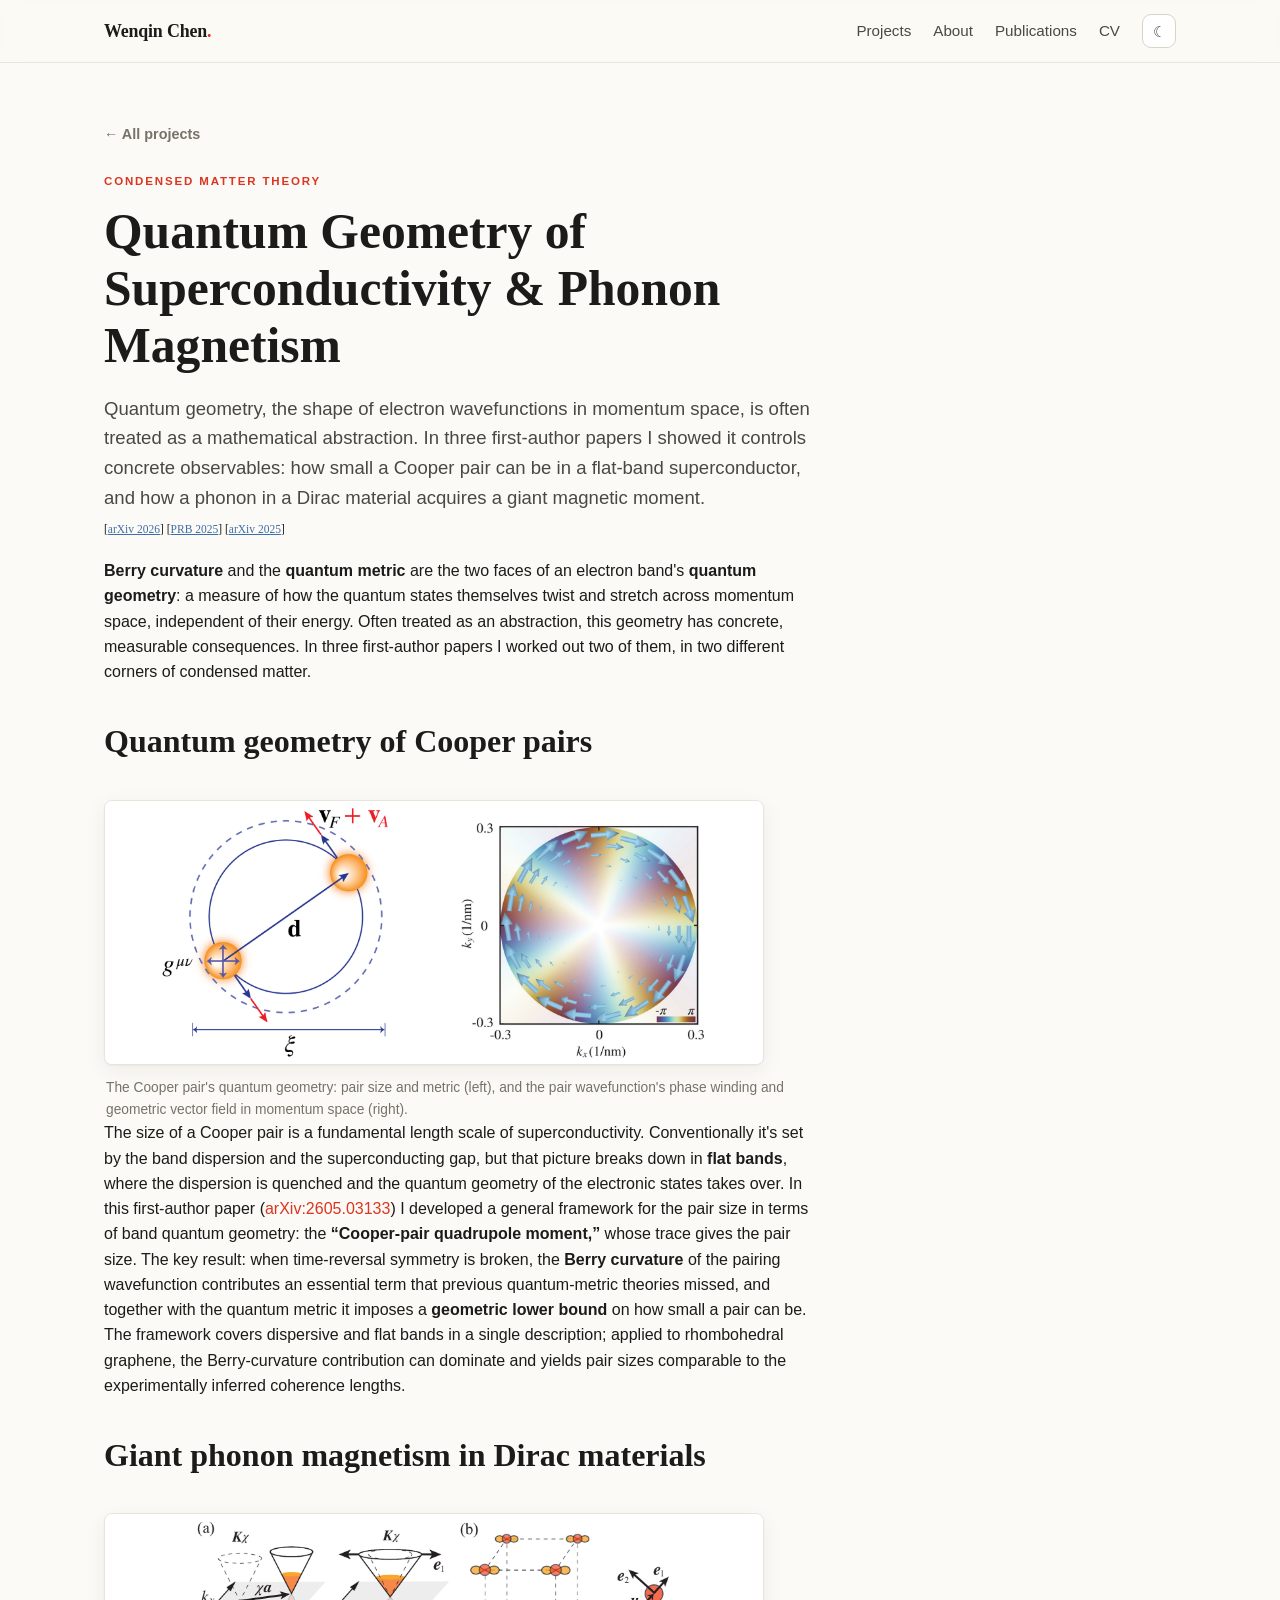
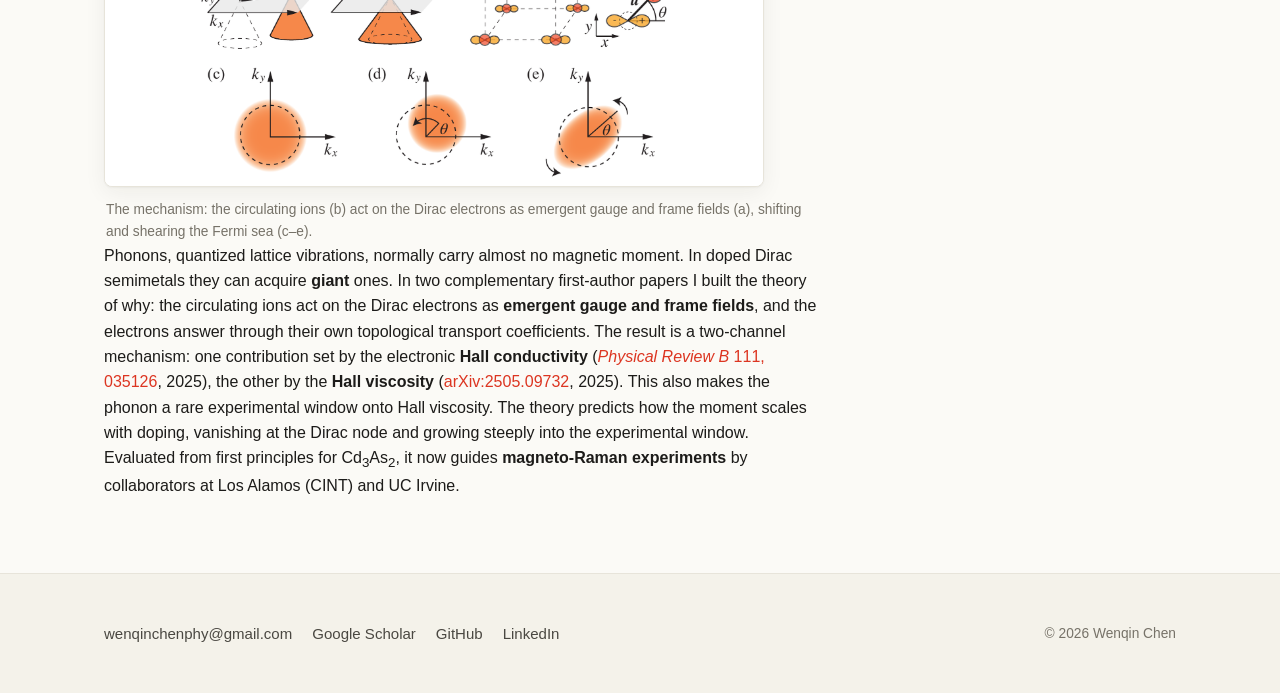
==== commit 9c2600c9: "Restyle link badges to academic style: dark literal brackets, blue underlined link text (dark-mode-a" ====
--- a/projects/condensed-matter-theory.html
+++ b/projects/condensed-matter-theory.html
@@ -7,7 +7,7 @@
   <meta name="description" content="Three first-author condensed-matter theories on how the quantum geometry of electron bands (Berry curvature and the quantum metric) sets the size of a Cooper pair and the magnetic moment of a phonon." />
   <script>(function(){try{var t=localStorage.getItem("theme");if(t)document.documentElement.setAttribute("data-theme",t);}catch(e){}})();</script>
   <link rel="icon" href="../assets/favicon.svg" type="image/svg+xml" />
-  <link rel="stylesheet" href="../assets/css/style.css?v=20260715c" />
+  <link rel="stylesheet" href="../assets/css/style.css?v=20260715d" />
 </head>
 <body>
   <header class="site-header">
@@ -36,7 +36,7 @@
           often treated as a mathematical abstraction. In three first-author papers I showed it
           controls concrete observables: how small a Cooper pair can be in a flat-band
           superconductor, and how a phonon in a Dirac material acquires a giant magnetic moment.
-          <span class="link-badges"><a href="https://arxiv.org/abs/2605.03133" target="_blank" rel="noopener">arXiv 2026</a><a href="https://doi.org/10.1103/PhysRevB.111.035126" target="_blank" rel="noopener">PRB 2025</a><a href="https://arxiv.org/abs/2505.09732" target="_blank" rel="noopener">arXiv 2025</a></span></p>
+          <span class="link-badges">[<a href="https://arxiv.org/abs/2605.03133" target="_blank" rel="noopener">arXiv 2026</a>] [<a href="https://doi.org/10.1103/PhysRevB.111.035126" target="_blank" rel="noopener">PRB 2025</a>] [<a href="https://arxiv.org/abs/2505.09732" target="_blank" rel="noopener">arXiv 2025</a>]</span></p>
       </div>
 
       <div class="prose">
--- a/assets/css/style.css
+++ b/assets/css/style.css
@@ -291,13 +291,12 @@
   .nqs-texture-panel { width: 100%; max-width: 240px; justify-self: center; }
 }
 
-/* ---------- inline link badges ([Code] [arXiv] ...) ---------- */
-.link-badges { font-weight: 600; white-space: nowrap; }
-.link-badges a { position: relative; z-index: 1; color: var(--accent); text-decoration: none; }
-.link-badges a::before { content: "["; }
-.link-badges a::after { content: "]"; }
-.link-badges a:hover { text-decoration: underline; }
-.link-badges a + a { margin-left: 6px; }
+/* ---------- inline link badges [Project Page] [arXiv] [Code] ---------- */
+.link-badges { font-family: var(--serif); font-size: 0.72rem; font-weight: 400; color: var(--ink); white-space: nowrap; }
+.link-badges a { position: relative; z-index: 1; color: #3d6fa8; text-decoration: underline; }
+.link-badges a:hover { color: #2f5680; }
+[data-theme="dark"] .link-badges a { color: #7aa9dc; }
+@media (prefers-color-scheme: dark) { :root:not([data-theme="light"]) .link-badges a { color: #7aa9dc; } }
 
 /* ---------- project detail page ---------- */
 .back { display: inline-flex; align-items: center; gap: 6px; font-size: .9rem; color: var(--muted); font-weight: 550; margin-bottom: 26px; }
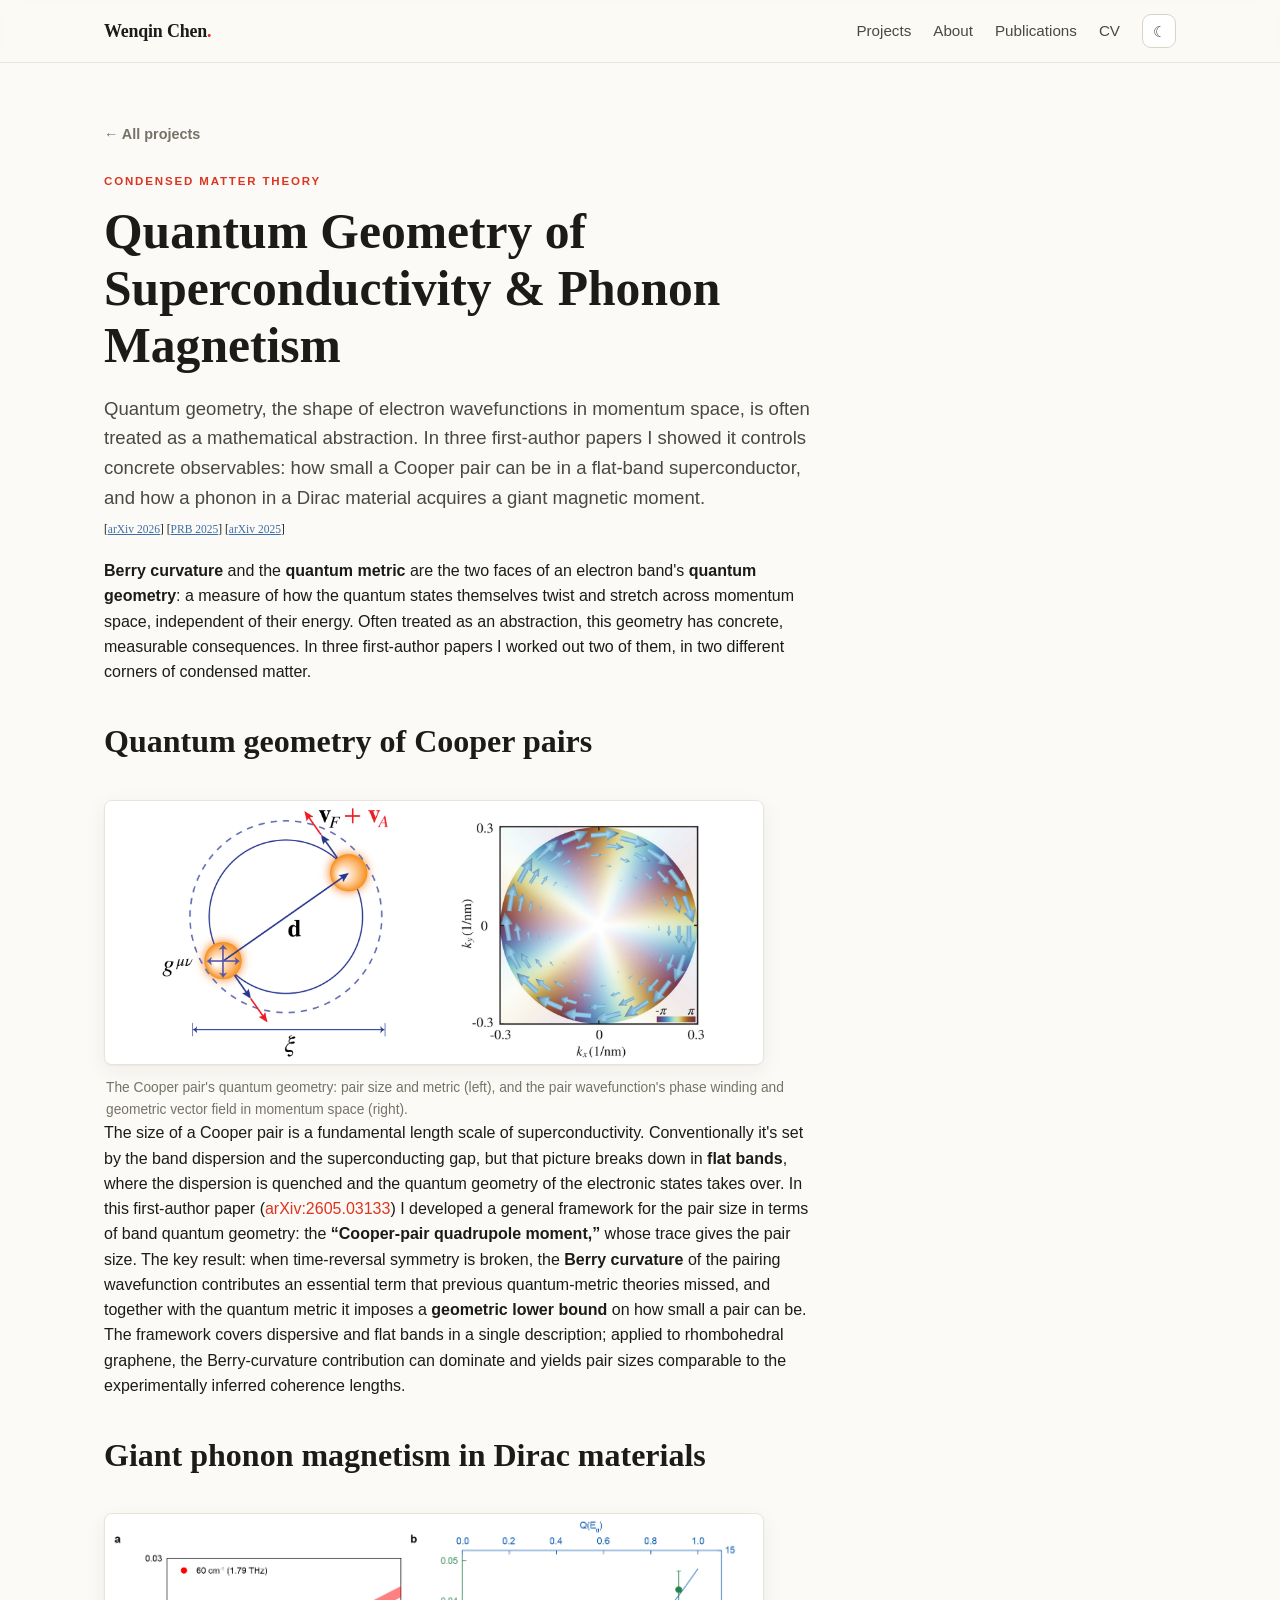
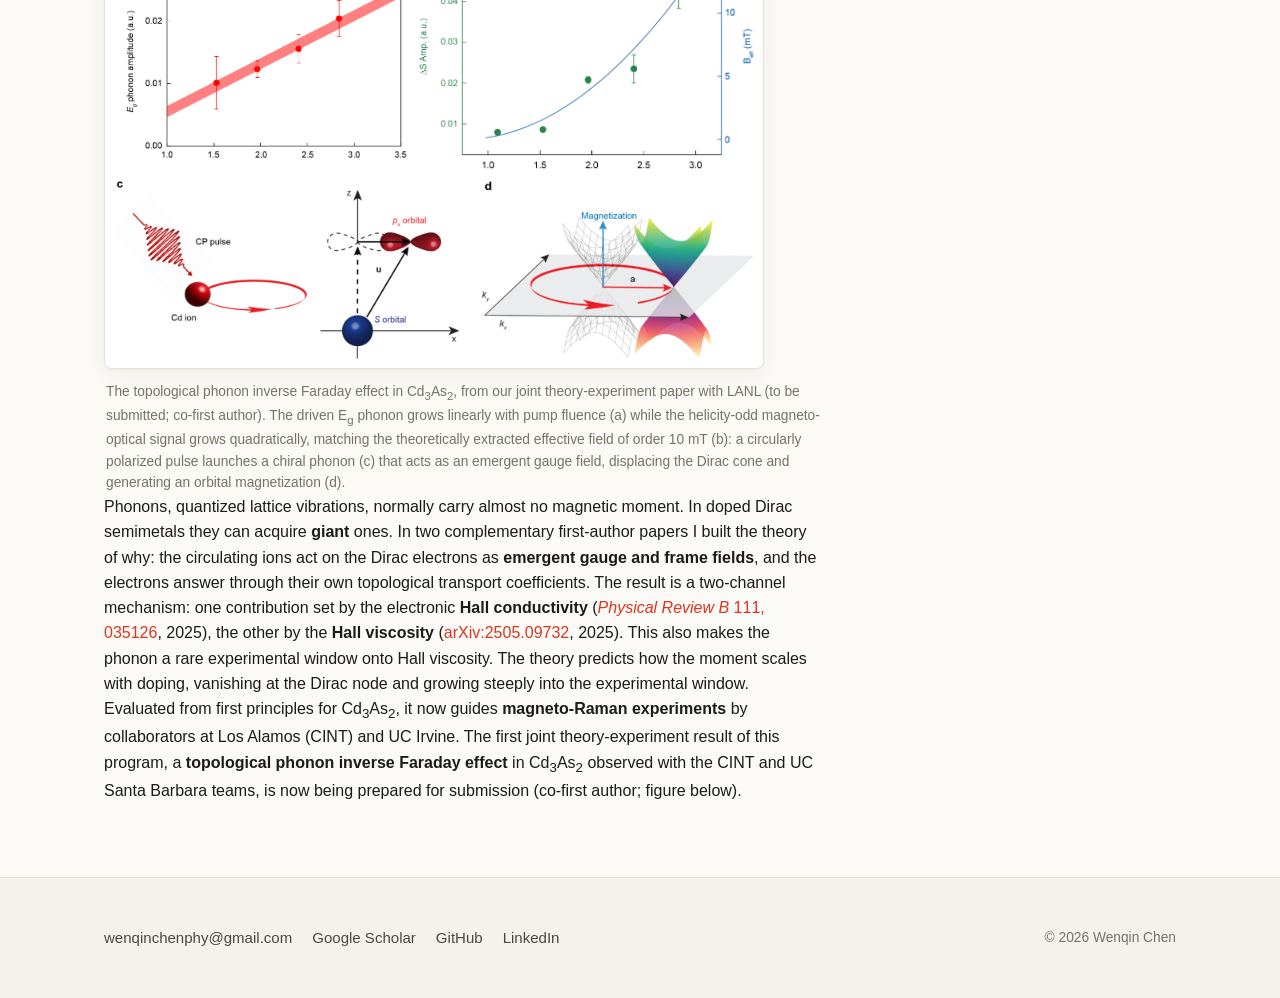
==== commit 38762111: "Add to-be-submitted T-IFE paper (topological phonon inverse Faraday effect in Cd3As2, co-first autho" ====
--- a/projects/condensed-matter-theory.html
+++ b/projects/condensed-matter-theory.html
@@ -7,7 +7,7 @@
   <meta name="description" content="Three first-author condensed-matter theories on how the quantum geometry of electron bands (Berry curvature and the quantum metric) sets the size of a Cooper pair and the magnetic moment of a phonon." />
   <script>(function(){try{var t=localStorage.getItem("theme");if(t)document.documentElement.setAttribute("data-theme",t);}catch(e){}})();</script>
   <link rel="icon" href="../assets/favicon.svg" type="image/svg+xml" />
-  <link rel="stylesheet" href="../assets/css/style.css?v=20260715d" />
+  <link rel="stylesheet" href="../assets/css/style.css?v=20260807" />
 </head>
 <body>
   <header class="site-header">
@@ -67,11 +67,17 @@
           coherence lengths.</p>
 
         <h2>Giant phonon magnetism in Dirac materials</h2>
-        <figure class="project-figure" style="max-width:660px">
-          <img src="../assets/figures/chiral-phonon-banner.png" alt="The phonon-magnetism mechanism: circulating ions act on the Dirac cones as emergent gauge and frame fields (a, b), shifting and shearing the electron Fermi pocket (c to e)" />
+        <figure class="project-figure figure-compose" style="max-width:660px">
+          <img src="../assets/figures/tife-fig4-a.png" alt="Pump fluence dependence of the driven E_g phonon amplitude, linear trend" />
+          <img src="../assets/figures/tife-fig4-b.png" alt="Helicity-odd signal amplitude versus pump fluence, quadratic, compared with the theoretically extracted effective magnetic field up to about 12 millitesla" />
+          <img class="span2" src="../assets/figures/tife-fig4-cd.png" alt="Mechanism schematics: a circularly polarized pulse drives a Cd ion into circular motion, shifting the p orbital and acting as an emergent gauge field that displaces the Dirac cone and generates a helicity-dependent orbital magnetization" />
         </figure>
-        <p class="figcaption">The mechanism: the circulating ions (b) act on the Dirac electrons as emergent
-          gauge and frame fields (a), shifting and shearing the Fermi sea (c–e).</p>
+        <p class="figcaption">The topological phonon inverse Faraday effect in Cd<sub>3</sub>As<sub>2</sub>,
+          from our joint theory-experiment paper with LANL (to be submitted; co-first author). The driven
+          E<sub>g</sub> phonon grows linearly with pump fluence (a) while the helicity-odd magneto-optical
+          signal grows quadratically, matching the theoretically extracted effective field of order 10 mT (b):
+          a circularly polarized pulse launches a chiral phonon (c) that acts as an emergent gauge field,
+          displacing the Dirac cone and generating an orbital magnetization (d).</p>
 
         <p>Phonons, quantized lattice vibrations, normally carry almost no magnetic moment. In doped
           Dirac semimetals they can acquire <strong>giant</strong> ones. In two complementary first-author
@@ -84,7 +90,10 @@
           moment scales with doping, vanishing at the Dirac node and growing steeply into the
           experimental window. Evaluated from first principles for
           Cd<sub>3</sub>As<sub>2</sub>, it now guides <strong>magneto-Raman experiments</strong> by
-          collaborators at Los Alamos (CINT) and UC Irvine.</p>
+          collaborators at Los Alamos (CINT) and UC Irvine. The first joint theory-experiment result of
+          this program, a <strong>topological phonon inverse Faraday effect</strong> in
+          Cd<sub>3</sub>As<sub>2</sub> observed with the CINT and UC Santa Barbara teams, is now being
+          prepared for submission (co-first author; figure below).</p>
 
       </div>
     </div>
--- a/assets/css/style.css
+++ b/assets/css/style.css
@@ -320,6 +320,7 @@
    (same layout the landing-page banner used) */
 .figure-compose { display: grid; grid-template-columns: 1fr 1fr; gap: 6px; padding: 6px; align-items: center; }
 .figure-compose .tall { grid-row: 1 / 3; }
+.figure-compose .span2 { grid-column: 1 / -1; }
 .figure-compose img { border-radius: 4px; }
 @media (max-width: 620px) { .figure-compose { grid-template-columns: 1fr; } .figure-compose .tall { grid-row: auto; } }
 /* inline SVG pipeline diagram — scrolls within its own frame on narrow screens */
